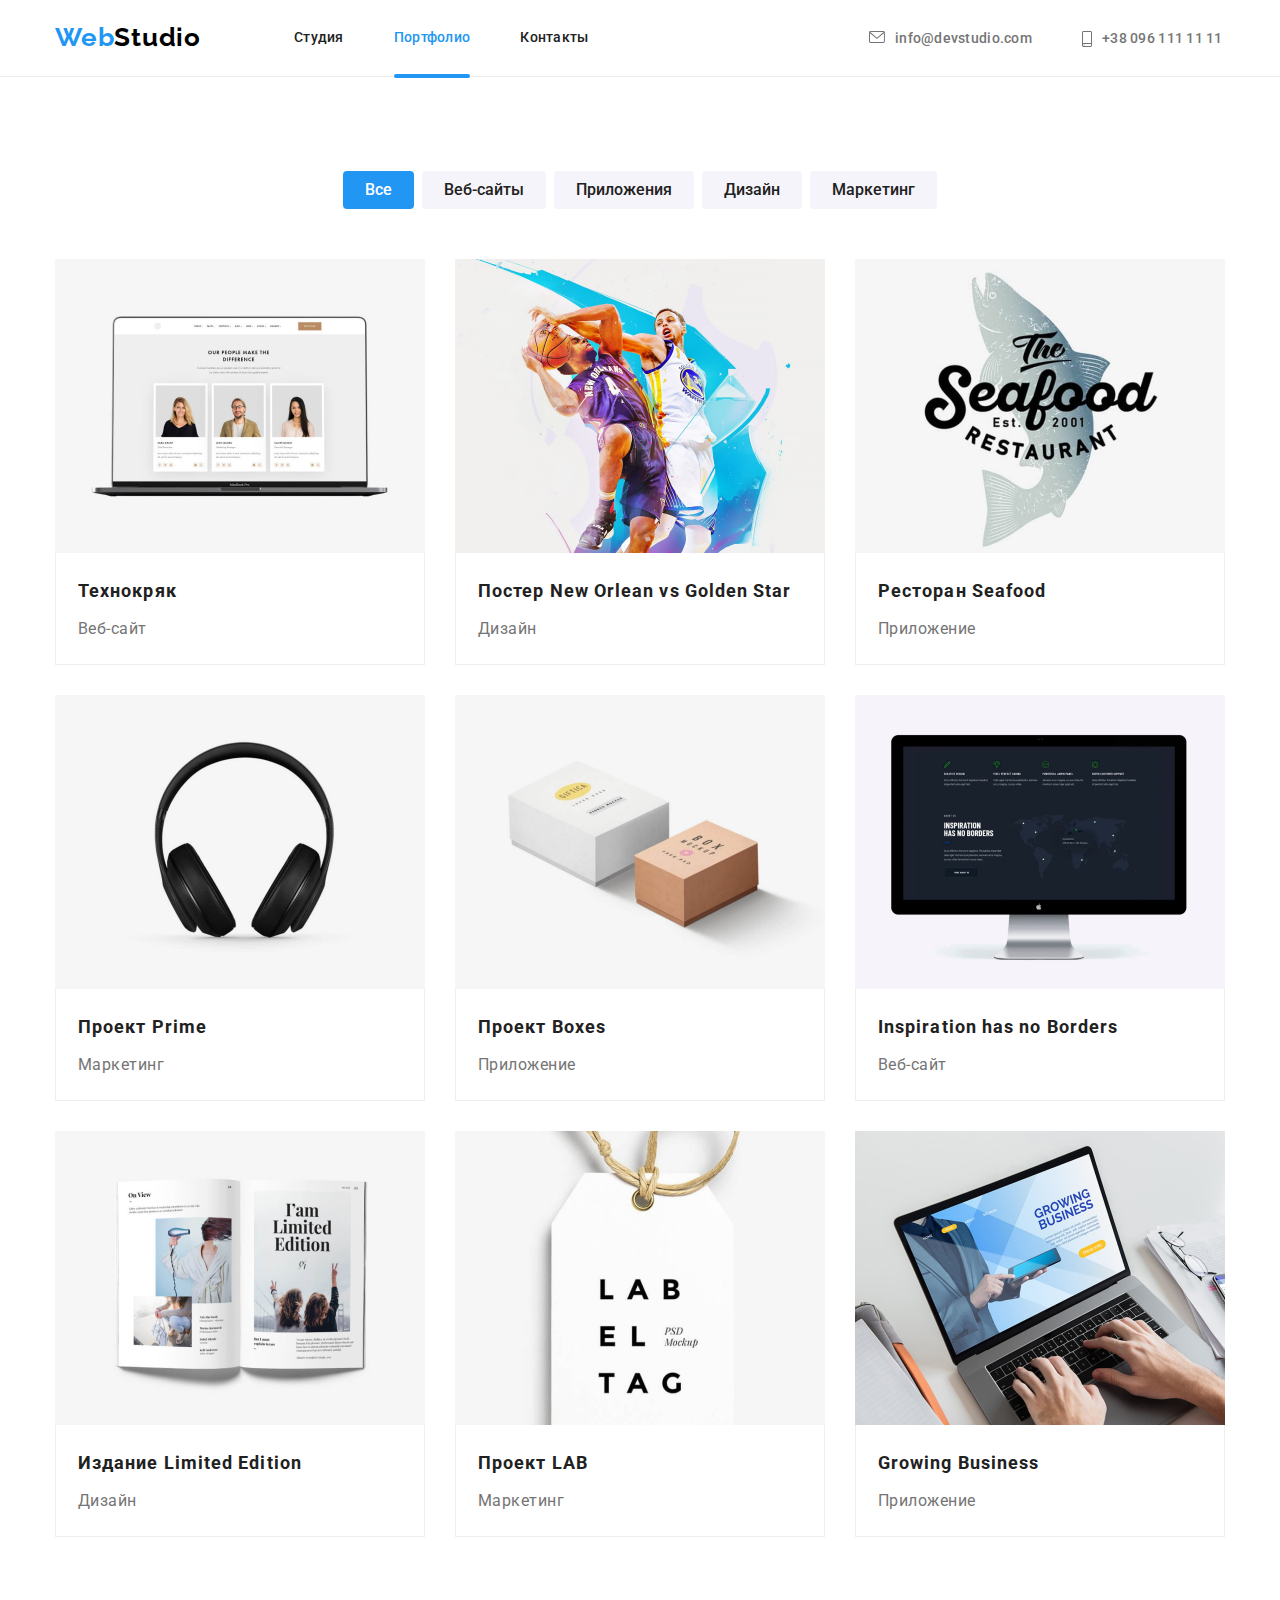
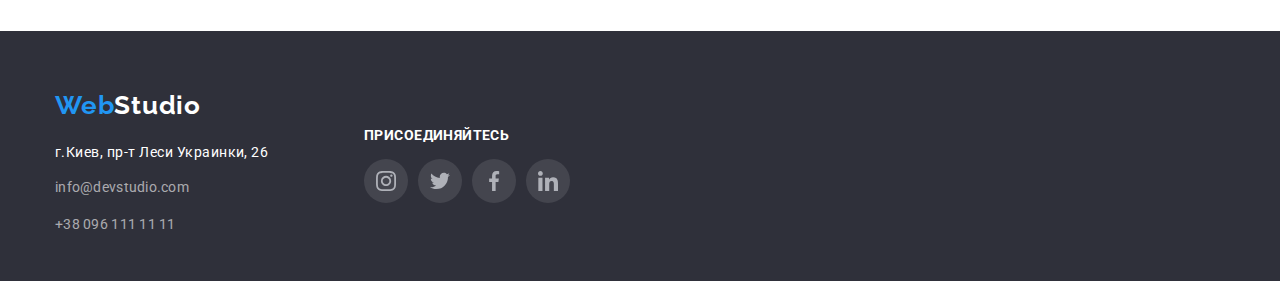
==== portfolio.html @ 5d5c261b "1" ====
<!DOCTYPE html>
<html lang="en">

<head>
    <meta charset="UTF-8">
    <meta http-equiv="X-UA-Compatible" content="IE=edge">
    <meta name="viewport" content="width=device-width, initial-scale=1.0">
    <title>Web Studio-portfolio</title>
    <link rel="preconnect" href="https://fonts.googleapis.com">
    <link rel="preconnect" href="https://fonts.gstatic.com" crossorigin>
    <link rel="stylesheet"
        href="https://cdnjs.cloudflare.com/ajax/libs/modern-normalize/1.0.0/modern-normalize.min.css" />
    <link
        href="https://fonts.googleapis.com/css2?family=Raleway:wght@700&family=Roboto:wght@400;500;700;900&display=swap"
        rel="stylesheet">
    <link rel="stylesheet" href="./css/styles.css" />
</head>

<body>
    <header class="header-block ">
        <div class="container">
            <div class="flex-container">
                <!-- Навігація на інші сторінки -->
                <nav class="h-nav">
                    <a href="./index.html" class="logo">
                        <span class="logo-blue">Web</span>Studio
                    </a>
                    <ul class="site-nav list">
                        <li class="item"><a href="./index.html" class="nav-link ">Студия</a></li>
                        <li class="item"><a href="./portfolio.html" class="nav-link current">Портфолио</a></li>
                        <li class="item"><a href="" class="nav-link">Контакты</a></li>
                    </ul>
                </nav>
                <ul class="contact-list list">
                    <li class="item"><a class="contact-link" href="mailto:info@devstudio.com">
                            <div class="moilto">
                                <svg class=" icon">
                                    <use href="./images/icon.svg#icon-envelope"></use>
                                </svg>info@devstudio.com
                            </div>
                        </a>
                    </li>
                    <li class="item">
                        <a class="contact-link" href="tel:+380961111111">
                            <div class="moilto">
                                <svg class=" icon-s">
                                    <use href="./images/icon.svg#icon-smartphone"></use>
                                </svg>
                                +38 096 111 11 11
                            </div>
                        </a>
                    </li>
                </ul>
            </div>
        </div>
    </header>
    <main>
        <section class="section">
            <!-- Схований заголовок -->
            <h1 class="visually-hidden">Портфолио</h1>

            <div class="container ">
                <ul class="buttons list ">
                    <li class="item"> <button type="button" class="button-portfolio current-btn">Все</button></li>
                    <li class="item"> <button type="button" class="button-portfolio">Веб-сайты</button> </li>
                    <li class="item"> <button type="button" class="button-portfolio">Приложения</button> </li>
                    <li class="item"> <button type="button" class="button-portfolio">Дизайн</button> </li>
                    <li class="item"> <button type="button" class="button-portfolio">Маркетинг</button> </li>
                </ul>

                <ul class="examples list ">
                    <li class="item-portfolio">
                        <a href="#" class="item-lin-portfolio">

                            <div class="portfolio-hiden-discription-parent">
                                <img width="370" height="294" src="./images/laptop.jpg"
                                    alt="Ноутбук на якому зображено приклад сайту " class="examples-img">
                                <div class="portfolio-hiden-discription-child">
                                    <p>Ресурс предлагает комплексные предложения с разным уровнем функционала и
                                        сервисов.
                                        Все это позволит посетителю получить
                                        исчерпывающие сведения о компании или частном лице.
                                    </p>
                                </div>
                            </div>
                            <div class="border-botom">
                                <h2 class="examples-title">Технокряк</h2>
                                <p class="examples-text">Веб-сайт</p>
                            </div>
                        </a>
                    </li>

                    <li class="item-portfolio">
                        <a href="#" class="item-lin-portfolio">

                            <div class="portfolio-hiden-discription-parent">
                                <img width="370" height="294" src="./images/basketbol.jpg"
                                    alt="плакат з баскетболістами" class="examples-img">
                                <div class="portfolio-hiden-discription-child">

                                    <p>Lorem ipsum dolor sit amet consectetur adipisicing elit. Veniam, omnis beatae
                                        velit
                                        necessitatibus perferendis nobis modi illo eaque deleniti quae numquam ut
                                        temporibus!
                                    </p>
                                </div>
                            </div>
                            <div class="border-botom">
                                <h2 class="examples-title">Постер <span lang="en">New Orlean vs Golden Star</span></h2>
                                <p class="examples-text">Дизайн</p>
                            </div>
                        </a>
                    </li>
                    <li class="item-portfolio">
                        <a href="#" class="item-lin-portfolio">

                            <div class="portfolio-hiden-discription-parent">
                                <img width="370" height="294" src="./images/fish.jpg"
                                    alt="Логотип ресторану'The Seafood'" class="examples-img">
                                <div class="portfolio-hiden-discription-child">
                                    <p>Lorem ipsum dolor sit amet consectetur adipisicing elit. Veniam, omnis beatae
                                        velit
                                        necessitatibus perferendis nobis modi illo eaque deleniti quae numquam ut
                                        temporibus!
                                    </p>
                                </div>
                            </div>
                            <div class="border-botom">
                                <h2 class="examples-title">Ресторан <span lang="en">Seafood</span></h2>
                                <p class="examples-text">Приложение</p>
                            </div>
                        </a>
                    </li>
                    <li class="item-portfolio">
                        <a href="#" class="item-lin-portfolio">

                            <div class="portfolio-hiden-discription-parent">
                                <img width="370" height="294" src="./images/headphones.jpg" alt="Накладні навушники"
                                    class="examples-img">
                                <div class="portfolio-hiden-discription-child">
                                    <p>Lorem ipsum dolor sit amet consectetur adipisicing elit. Veniam, omnis beatae
                                        velit
                                        necessitatibus perferendis nobis modi illo eaque deleniti quae numquam ut
                                        temporibus!
                                    </p>
                                </div>
                            </div>
                            <div class="border-botom">
                                <h2 class="examples-title">Проект <span lang="en">Prime</span></h2>
                                <p class="examples-text">Маркетинг</p>
                            </div>
                        </a>
                    </li>
                    <li class="item-portfolio">
                        <a href="#" class="item-lin-portfolio">

                            <div class="portfolio-hiden-discription-parent">
                                <img width="370" height="294" src="./images/2-box.jpg" alt="Зображено 2 коробки "
                                    class="examples-img">
                                <div class="portfolio-hiden-discription-child">
                                    <p>Lorem ipsum dolor sit amet consectetur adipisicing elit. Veniam, omnis beatae
                                        velit
                                        necessitatibus perferendis nobis modi illo eaque deleniti quae numquam ut
                                        temporibus!
                                    </p>
                                </div>
                            </div>
                            <div class="border-botom">
                                <h2 class="examples-title">Проект <span lang="en">Boxes</span></h2>
                                <p class="examples-text">Приложение</p>
                            </div>
                        </a>
                    </li>
                    <li class="item-portfolio">
                        <a href="#" class="item-lin-portfolio">

                            <div class="portfolio-hiden-discription-parent">
                                <img width="370" height="294" src="./images/monitor.jpg"
                                    alt="Монітор з зображеним прикладом сайту" class="examples-img">
                                <div class="portfolio-hiden-discription-child">
                                    <p>Lorem ipsum dolor sit amet consectetur adipisicing elit. Veniam, omnis beatae
                                        velit
                                        necessitatibus perferendis nobis modi illo eaque deleniti quae numquam ut
                                        temporibus!
                                    </p>
                                </div>
                            </div>
                            <div class="border-botom">
                                <h2 class="examples-title" lang="en">Inspiration has no Borders</h2>
                                <p class="examples-text">Веб-сайт</p>
                            </div>
                        </a>
                    </li>
                    <li class="item-portfolio">
                        <a href="#" class="item-lin-portfolio">

                            <div class="portfolio-hiden-discription-parent">
                                <img width="370" height="294" src="./images/magazine.jpg" alt="відкритий журнал"
                                    class="examples-img">
                                <div class="portfolio-hiden-discription-child">
                                    <p>Lorem ipsum dolor sit amet consectetur adipisicing elit. Veniam, omnis beatae
                                        velit
                                        necessitatibus perferendis nobis modi illo eaque deleniti quae numquam ut
                                        temporibus!
                                    </p>
                                </div>
                            </div>
                            <div class="border-botom">
                                <h2 class="examples-title">Издание <span lang="en">Limited Edition</span></h2>
                                <p class="examples-text">Дизайн</p>
                            </div>
                        </a>
                    </li>
                    <li class="item-portfolio">
                        <a href="#" class="item-lin-portfolio">

                            <div class="portfolio-hiden-discription-parent">
                                <img width="370" height="294" src="./images/leable.jpg" alt="Бірка для одягу"
                                    class="examples-img">
                                <div class="portfolio-hiden-discription-child">
                                    <p>Lorem ipsum dolor sit amet consectetur adipisicing elit. Veniam, omnis beatae
                                        velit
                                        necessitatibus perferendis nobis modi illo eaque deleniti quae numquam ut
                                        temporibus!
                                    </p>
                                </div>
                            </div>
                            <div class="border-botom">
                                <h2 class="examples-title">Проект <span lang="en">LAB</span></h2>
                                <p class="examples-text">Маркетинг</p>
                            </div>
                        </a>
                    </li>
                    <li class="item-portfolio">
                        <a href="#" class="item-lin-portfolio">

                            <div class="portfolio-hiden-discription-parent">
                                <img width="370" height="294" src="./images/laptop-hands.jpg"
                                    alt="Ноутбук , хтось друкує" class="examples-img">
                                <div class="portfolio-hiden-discription-child">
                                    <p>Lorem ipsum dolor sit amet consectetur adipisicing elit. Veniam, omnis beatae
                                        velit
                                        necessitatibus perferendis nobis modi illo eaque deleniti quae numquam ut
                                        temporibus!
                                    </p>
                                </div>
                            </div>
                            <div class="border-botom">
                                <h2 class="examples-title" lang="en">Growing Business</h2>
                                <p class="examples-text">Приложение</p>
                            </div>
                        </a>
                    </li>
                </ul>
            </div>
        </section>
    </main>
    <footer>
        <div class=" container ">
            <div class="footer-adress">
                <a href="./index.html" class="logo">
                    <span class="logo-blue">Web</span>Studio
                </a>
                <address>
                    <ul class="list">
                        <li class="footer-item"><a target="_blank" class="address-ofice" rel="noreferrer noopener"
                                href=" https://goo.gl/maps/ZoGBy2pLPGvZENqX7">
                                г.Киев, пр-т Леси
                                Украинки, 26</a></li>
                        <li class="footer-item"><a class="contact-link"
                                href="mailto:info@devstudio.com">info@devstudio.com</a>
                        </li>
                        <li class="footer-item"><a class="contact-link" href="tel:+380961111111">+38
                                096 111 11 11</a></li>
                    </ul>

                </address>
            </div>
            <div class="footer-media">
                <h2>присоединяйтесь</h2>
                <ul class="employee-list-media">
                    <li class="item-media">
                        <a class="link-media" href="">
                            <svg class="media-svg">
                                <use href="./images/icon.svg#insta"></use>
                            </svg>
                        </a>
                    </li>
                    <li class="item-media">
                        <a class="link-media" href="">
                            <svg class="media-svg">
                                <use href="./images/icon.svg#twiter"></use>
                            </svg>
                        </a>
                    </li>
                    <li class="item-media">
                        <a class="link-media" href="">
                            <svg class="media-svg">
                                <use href="./images/icon.svg#facebok"></use>
                            </svg>
                        </a>
                    </li>
                    <li class="item-media">
                        <a class="link-media" href="">
                            <svg class="media-svg">
                                <use href="./images/icon.svg#linkendin"></use>
                            </svg>
                        </a>
                    </li>
                </ul>
            </div>
        </div>
    </footer>
    <script src="./js/modal.js"></script>
</body>


</html>
---- css/styles.css ----
/* MAIN global properties */
:root {
    --primary-text-color: #757575;
    --accent-color: #2196F3;
    --title-text-color: #212121;
    --primary-bacground-color: #ffffff;
}

body {
    margin: 0;

    font-family: 'Roboto', sans-serif;
    color: var(--title-text-color);
    font-size: 16px;
    letter-spacing: 0.03em;
    background-color: var(--primary-bacground-color);
}

.visually-hidden {
    position: absolute;
    width: 1px;
    height: 1px;
    margin: -1px;
    border: 0;
    padding: 0;
    white-space: nowrap;
    clip-path: inset(100%);
    clip: rect(0 0 0 0);
    overflow: hidden;
}

h1, h2, h3, p, ul {
    margin-top: 0;
    margin-bottom: 0;
    padding-inline-start: 0;
}

a {
    font-style: normal;
    text-decoration-line: none;
}

.list {
    list-style: none;
}

button {
    text-decoration: none;
    font-family: inherit;
    border: none;
    cursor: pointer;
}

.container {
    max-width: 1200px;
    padding-left: 15px;
    padding-right: 15px;
    margin-left: auto;
    margin-right: auto;
}

.section {
    padding-top: 94px;
    padding-bottom: 94px;


}

img {
    display: block;
}

/* HEADER */
.h-nav {
    display: flex;
    align-items: center;
    flex-wrap: wrap;
}

.header-block {
    border-bottom: 1px solid #ECECEC;

}

.flex-container {
    display: flex;
    align-items: center;
    flex-wrap: wrap;


}

.site-nav {

    display: flex;
    padding: 0;
    margin-block-start: 0;
    margin-block-end: 0;

}

.site-nav .item:not(:last-child),
.contact-list .item:not(:last-child) {
    margin-right: 50px;
}

.contact-list {

    margin-left: auto;
    display: flex;
    height: 17px;

}



.logo {
    text-decoration: none;
    font-family: 'Raleway', sans-serif;
    font-weight: 700;
    font-size: 26px;
    line-height: 1, 19;
    letter-spacing: 0.03em;
    color: #000000;

    margin-right: 93px;
}

.nav-link {
    color: var(--title-text-color);
    padding-top: 30px;
    padding-bottom: 30px;
    display: block;
    transition: color 250ms cubic-bezier(0.4, 0, 0.2, 1);
}

.nav-link:hover,
.nav-link:focus,
.logo-blue, .current {
    color: var(--accent-color);
}

.current {
    position: relative;
}

.current::after {
    position: absolute;
    transform: translateY(44px);

    content: "";

    width: 100%;
    height: 4px;
    border-radius: 2px;
    background-color: var(--accent-color);
    /* bottom: -1%; */
    left: 0;


}

.nav-link,
.contact-link {
    font-size: 14px;
    line-height: 1.14;
    font-weight: 500;
    letter-spacing: 0.02em;
}

.contact-link {
    color: var(--primary-text-color);
    display: flex;

    min-width: 143px;
    padding-top: 2px;
    padding-bottom: 2px;
    transition: color 250ms cubic-bezier(0.4, 0, 0.2, 1);
}

.moilto {
    display: flex;
    gap: 10px;
}


.contact-link:hover,
.contact-link:focus {
    color: var(--accent-color);
}

.icon {
    display: inline-block;
    height: 12px;
    width: 16px;
    fill: currentColor;
}

.icon-s {
    display: inline-block;
    height: 16px;
    width: 10px;
    fill: currentColor;
}


/* hero */
.hero {
    background-color: #2F303A;

    padding-bottom: 200px;
    padding-top: 200px;

    max-width: 1920px;
    margin-left: auto;
    margin-right: auto;
}

.hero {
    background-image: linear-gradient(to right, rgba(46, 48, 58, 0.41), rgba(47, 47, 58, 0.4)), url("../images/bacground-hero.jpg");
    background-size: cover;

}


.hero-title {
    color: #F5F4FA;
    font-weight: 900;
    font-size: 44px;
    line-height: 1.36;
    text-align: center;
    letter-spacing: 0.06em;
    text-transform: uppercase;

    margin-bottom: 30px;
    max-width: 700px;

    margin-left: auto;
    margin-right: auto;

}

.button-hero {
    background-color: var(--accent-color);
    color: #F5F4FA;

    display: block;
    min-width: 200px;
    height: 50px;
    border-radius: 4px;
    margin-right: auto;
    margin-left: auto;
    transition: background-color 250ms cubic-bezier(0.4, 0, 0.2, 1);
}

.button-hero:hover,
.button-hero:focus {
    background-color: #188CE8;

}

.backdrop {
    position: fixed;
    z-index: 100;

    width: 100%;
    height: 100%;
    background-color: rgba(0, 0, 0, 0.2);

    transition: opacity 250ms cubic-bezier(0.4, 0, 0.2, 1), visibility 250ms cubic-bezier(0.4, 0, 0.2, 1);
}

.backdrop.is-hidden {
    visibility: hidden;
    opacity: 0;
    pointer-events: none;

}

.modal {
    position: absolute;
    top: 50%;
    left: 50%;



    transform: translate(-50%, -50%);

    width: 528px;
    height: 581px;
    background-color: #ffffff;
    box-shadow: 0px 1px 3px rgba(0, 0, 0, 0.12), 0px 1px 1px rgba(0, 0, 0, 0.14), 0px 2px 1px rgba(0, 0, 0, 0.2);
    border-radius: 4px;
}

.modal-close {
    position: absolute;
    right: 8px;
    top: 8px;

    width: 30px;
    height: 30px;
    background: #FFFFFF;
    border: 1px solid rgba(0, 0, 0, 0.1);
    border-radius: 50%;

    display: flex;
    justify-content: center;
    align-items: center;

    transition: fill 250ms cubic-bezier(0.4, 0, 0.2, 1), background-color 250ms cubic-bezier(0.4, 0, 0.2, 1);
}

.modal-close:hover, .modal-close:focus {
    background-color: rgb(255, 255, 255);
    fill: var(--accent-color);
}

.hrest {
    width: 11px;
    height: 11px;
}

/* Приимущества */
.benefits {
    padding-top: 94px;
}

.benefits .list {
    display: flex;
    flex-wrap: wrap;
    gap: 30px;

    justify-content: center;
}

.benefit-top-box {
    width: 270px;
    height: 120px;

    background: #F5F4FA;
    border-radius: 4px;
    margin-bottom: 30px;

    display: flex;
    align-items: center;
    justify-content: center;

}

.benefit-logo {
    width: 70px;
    height: 70px;

}

.benefits-title {
    font-size: 14px;
    line-height: 1.14;
    text-transform: uppercase;
    margin-bottom: 10px;

}

.item-benefit {
    min-height: 100px;
    max-width: 270px;
}



.benefits-text {
    font-size: 14px;
    line-height: 1.71;
    color: var(--primary-text-color);
    font-weight: 400;
    margin-block-end: 0;
    margin-block-start: 0;
}


.section-title {
    font-size: 36px;
    line-height: 1.17;
    text-align: center;
    margin-bottom: 50px;
}

/* works */


.works .list {
    display: flex;
    gap: 30px;
    flex-wrap: wrap;


    justify-content: center;
}

.works {
    padding-top: 0px;
}

.item-works {
    position: relative;


}

.item-works-label {
    position: absolute;
    display: flex;
    justify-content: center;
    align-items: center;

    width: 100%;
    height: 70px;
    background-color: rgba(47, 48, 58, 0.8);
    bottom: 0%;

    font-weight: 700;
    font-size: 14px;
    line-height: 1.14;
    color: #ffffff;
}

/* stuff */
.team {
    background-color: #F5F4FA;
}

.team .list {
    display: flex;
    flex-wrap: wrap;
    gap: 30px;
    padding-inline-start: 0;

    justify-content: center;
}

.item-stuff {
    background: #FFFFFF;
    box-shadow: 0px 1px 3px rgba(0, 0, 0, 0.12), 0px 1px 1px rgba(0, 0, 0, 0.14), 0px 2px 1px rgba(0, 0, 0, 0.2);
    border-radius: 0px 0px 4px 4px;

    padding-bottom: 32px;
}


.employee-name {
    font-weight: 500;
    font-size: 16px;
    line-height: 1.19;
    text-align: center;

    padding-top: 30px;
    margin-bottom: 10px;
}

.employee-position {
    color: var(--primary-text-color);
    line-height: 1.19;
    font-weight: 400;

    margin: 0;
    text-align: center;


}

.employee-list-media {
    justify-content: center;

    margin-top: 16px;

    display: flex;
    list-style: none;
    gap: 10px;

}

.item-media {}

.link-media {
    border-radius: 50%;

    display: flex;

    align-items: center;
    justify-content: center;
    width: 44px;
    height: 44px;
    transition: background-color 250ms cubic-bezier(0.4, 0, 0.2, 1);
}

.media-svg {
    fill: #AFB1B8;



    /* border-bottom-left-radius: 8%;
    border-bottom-right-radius: 8%;
    border-top-left-radius: 18%;
    border-top-right-radius: 27%; */

    width: 20px;
    height: 20px;

    transition: fill 185ms cubic-bezier(0.4, 0, 0.2, 1);
}


.link-media:hover .media-svg,
.link-media:focus .media-svg {
    fill: white;

}

.link-media:hover, .link-media:focus {
    background-color: var(--accent-color);
}

/* Clients */


.clients-list {
    display: flex;
    list-style: none;
    flex-wrap: wrap;
    gap: 30px;
    justify-content: center;

}

.clients-item {}

.clients-link {
    display: inline-flex;
    justify-content: center;
    align-items: center;


    width: 170px;
    height: 92px;
    border: 1px solid #AFB1B8;
    border-radius: 4px;
    fill: #AFB1B8;

    transition: fill 250ms cubic-bezier(0.4, 0, 0.2, 1) 20ms,
        border-color 250ms cubic-bezier(0.4, 0, 0.2, 1);

}

.clients-link:hover .clients-icon,
.clients-link:hover,
.clients-link:focus .clients-icon,
.clients-link:focus {
    border-color: var(--accent-color);
    fill: var(--accent-color);

}



/* portfolio */
.examples {}



.button-portfolio {
    background-color: #F5F4FA;
    color: var(--title-text-color);
    line-height: 1.62;
    font-weight: 500;

    padding: 6px 22px;
    border-radius: 4px;
    transition: background-color 250ms cubic-bezier(0.4, 0, 0.2, 1),
        color 250ms cubic-bezier(0.4, 0, 0.2, 1), box-shadow 250ms cubic-bezier(0.4, 0, 0.2, 1);



}

.current-btn {
    background-color: var(--accent-color);
    color: #ffffff;
}

.button-portfolio:hover,
.button-portfolio:focus {
    background-color: var(--accent-color);
    color: #ffffff;
    box-shadow: 0px 3px 1px rgba(0, 0, 0, 0.1),
        0px 1px 2px rgba(0, 0, 0, 0.08),
        0px 2px 2px rgba(0, 0, 0, 0.12);

}

.buttons {
    display: flex;
    flex-wrap: wrap;
    gap: 8px;
    justify-content: center;
}


.examples-img {
    max-width: 100%;
    height: auto;
}


.examples-title {
    font-size: 18px;
    line-height: 2;
    letter-spacing: 0.06em;

    color: #212121;
    margin-bottom: 5px;

}


.item-portfolio {
    width: 370px;

    background: #FFFFFF;

}

.portfolio-hiden-discription-parent {
    position: relative;
    overflow: hidden;
}

.portfolio-hiden-discription-child {
    position: absolute;
    top: 0;
    left: 0;
    width: 100%;
    height: 100%;
    background-color: rgba(33, 150, 243, 0.9);
    color: #FFFFFF;

    transform: translateY(101%);
    transition: transform 250ms cubic-bezier(0.4, 0, 0.2, 1);

    padding: 63px 24px;

}

.item-lin-portfolio:hover,
.item-lin-portfolio:focus {
    box-shadow: 0px 1px 1px rgba(0, 0, 0, 0.12),
        0px 4px 4px rgba(0, 0, 0, 0.06),
        1px 4px 6px rgba(0, 0, 0, 0.16);
}

.item-lin-portfolio {
    display: inline-block;
    width: 100%;
    height: 100%;

    transition: box-shadow 250ms cubic-bezier(0.4, 0, 0.2, 1)
}

.item-lin-portfolio:hover .portfolio-hiden-discription-child,
.item-lin-portfolio:focus .portfolio-hiden-discription-child {
    transform: translateY(0%);

}

.border-botom {
    border-bottom: 1px solid #EEEEEE;
    border-left: 1px solid #EEEEEE;
    border-right: 1px solid #EEEEEE;

    padding: 20px 22px;
}



.examples {
    display: flex;
    flex-wrap: wrap;
    gap: 30px;
    margin-top: 50px;

    justify-content: center;
}



.examples-text {
    color: var(--primary-text-color);
    line-height: 1.88;
    font-weight: 400;
}

/* futer */
footer {
    padding-top: 60px;
    padding-bottom: 60px;
    background-color: #2F303A;
    max-height: 250px;
}





.address-ofice,
footer .contact-link {
    font-size: 14px;
    line-height: 1.71;
    font-weight: 400;
}

footer .logo,
.address-ofice {
    color: #ffffff;
}

footer .logo {
    display: block;
    margin-bottom: 20px;
}

.list .footer-item:not(:last-child) {
    margin-bottom: 9px;
}

footer .contact-link {
    color: rgba(255, 255, 255, 0.6);
}

footer>.container {
    display: flex;

    align-items: center;
}

.footer-adress {
    margin-right: 70px;
}

.footer-media>h2 {
    font-weight: 700;
    font-size: 14px;
    line-height: 1.2;
    letter-spacing: 0.03em;
    text-transform: uppercase;
    color: #ffffff;
}

.footer-media .link-media {
    background-color: rgba(255, 255, 255, 0.1);
}

.footer-media .link-media:hover,
.footer-media .link-media:focus {
    background-color: var(--accent-color);
}
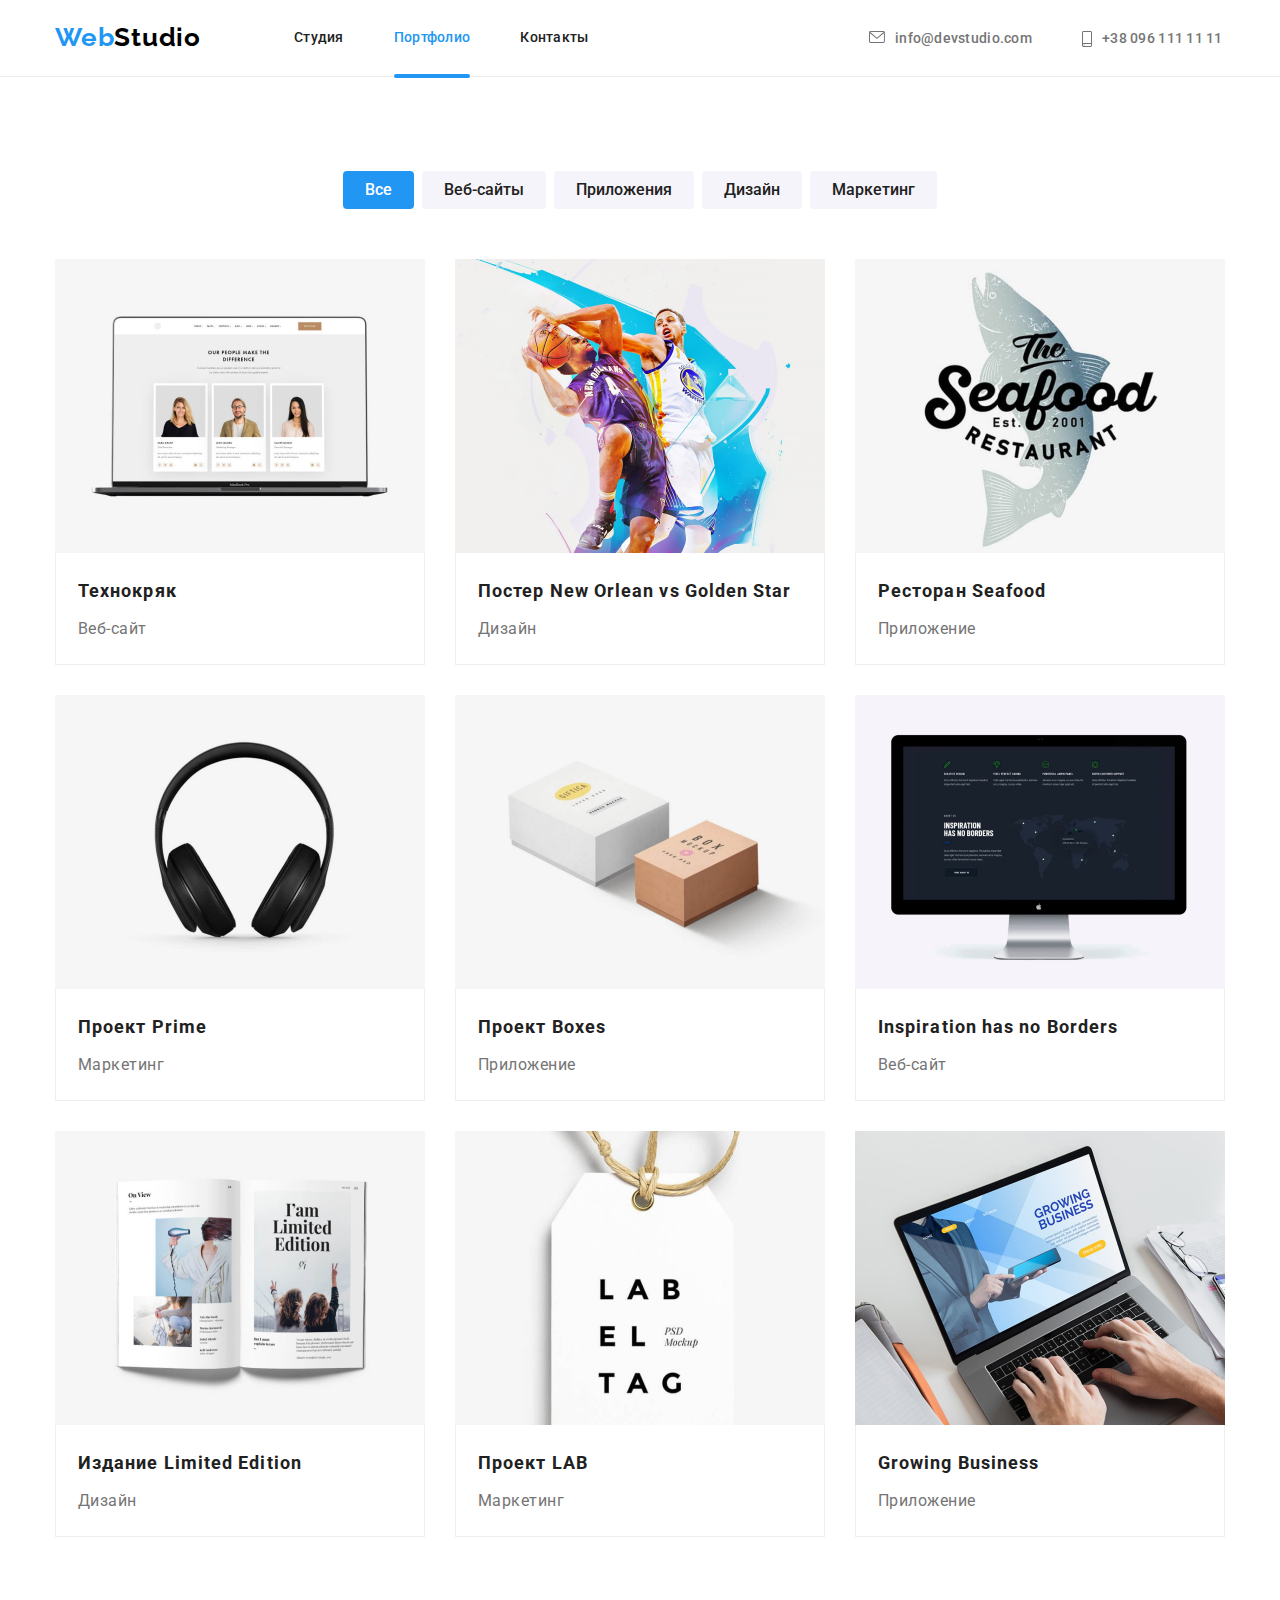
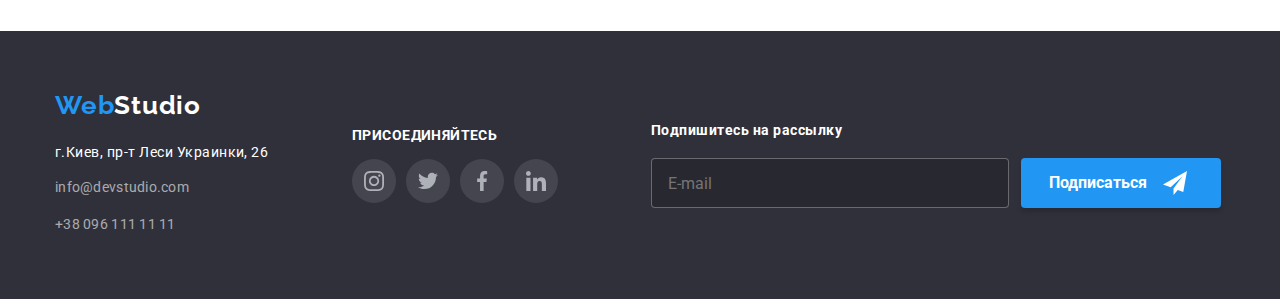
==== commit f830b6b5: "Compliet" ====
--- a/portfolio.html
+++ b/portfolio.html
@@ -2,316 +2,326 @@
 <html lang="en">
 
 <head>
-    <meta charset="UTF-8">
-    <meta http-equiv="X-UA-Compatible" content="IE=edge">
-    <meta name="viewport" content="width=device-width, initial-scale=1.0">
-    <title>Web Studio-portfolio</title>
-    <link rel="preconnect" href="https://fonts.googleapis.com">
-    <link rel="preconnect" href="https://fonts.gstatic.com" crossorigin>
-    <link rel="stylesheet"
-        href="https://cdnjs.cloudflare.com/ajax/libs/modern-normalize/1.0.0/modern-normalize.min.css" />
-    <link
-        href="https://fonts.googleapis.com/css2?family=Raleway:wght@700&family=Roboto:wght@400;500;700;900&display=swap"
-        rel="stylesheet">
-    <link rel="stylesheet" href="./css/styles.css" />
+		<meta charset="UTF-8">
+		<meta http-equiv="X-UA-Compatible" content="IE=edge">
+		<meta name="viewport" content="width=device-width, initial-scale=1.0">
+		<title>Web Studio-portfolio</title>
+		<link rel="preconnect" href="https://fonts.googleapis.com">
+		<link rel="preconnect" href="https://fonts.gstatic.com" crossorigin>
+		<link rel="stylesheet"
+				href="https://cdnjs.cloudflare.com/ajax/libs/modern-normalize/1.0.0/modern-normalize.min.css" />
+		<link
+				href="https://fonts.googleapis.com/css2?family=Raleway:wght@700&family=Roboto:wght@400;500;700;900&display=swap"
+				rel="stylesheet">
+		<link rel="stylesheet" href="./css/styles.css" />
 </head>
 
 <body>
-    <header class="header-block ">
-        <div class="container">
-            <div class="flex-container">
-                <!-- Навігація на інші сторінки -->
-                <nav class="h-nav">
-                    <a href="./index.html" class="logo">
-                        <span class="logo-blue">Web</span>Studio
-                    </a>
-                    <ul class="site-nav list">
-                        <li class="item"><a href="./index.html" class="nav-link ">Студия</a></li>
-                        <li class="item"><a href="./portfolio.html" class="nav-link current">Портфолио</a></li>
-                        <li class="item"><a href="" class="nav-link">Контакты</a></li>
-                    </ul>
-                </nav>
-                <ul class="contact-list list">
-                    <li class="item"><a class="contact-link" href="mailto:info@devstudio.com">
-                            <div class="moilto">
-                                <svg class=" icon">
-                                    <use href="./images/icon.svg#icon-envelope"></use>
-                                </svg>info@devstudio.com
-                            </div>
-                        </a>
-                    </li>
-                    <li class="item">
-                        <a class="contact-link" href="tel:+380961111111">
-                            <div class="moilto">
-                                <svg class=" icon-s">
-                                    <use href="./images/icon.svg#icon-smartphone"></use>
-                                </svg>
-                                +38 096 111 11 11
-                            </div>
-                        </a>
-                    </li>
-                </ul>
-            </div>
-        </div>
-    </header>
-    <main>
-        <section class="section">
-            <!-- Схований заголовок -->
-            <h1 class="visually-hidden">Портфолио</h1>
-
-            <div class="container ">
-                <ul class="buttons list ">
-                    <li class="item"> <button type="button" class="button-portfolio current-btn">Все</button></li>
-                    <li class="item"> <button type="button" class="button-portfolio">Веб-сайты</button> </li>
-                    <li class="item"> <button type="button" class="button-portfolio">Приложения</button> </li>
-                    <li class="item"> <button type="button" class="button-portfolio">Дизайн</button> </li>
-                    <li class="item"> <button type="button" class="button-portfolio">Маркетинг</button> </li>
-                </ul>
-
-                <ul class="examples list ">
-                    <li class="item-portfolio">
-                        <a href="#" class="item-lin-portfolio">
-
-                            <div class="portfolio-hiden-discription-parent">
-                                <img width="370" height="294" src="./images/laptop.jpg"
-                                    alt="Ноутбук на якому зображено приклад сайту " class="examples-img">
-                                <div class="portfolio-hiden-discription-child">
-                                    <p>Ресурс предлагает комплексные предложения с разным уровнем функционала и
-                                        сервисов.
-                                        Все это позволит посетителю получить
-                                        исчерпывающие сведения о компании или частном лице.
-                                    </p>
-                                </div>
-                            </div>
-                            <div class="border-botom">
-                                <h2 class="examples-title">Технокряк</h2>
-                                <p class="examples-text">Веб-сайт</p>
-                            </div>
-                        </a>
-                    </li>
-
-                    <li class="item-portfolio">
-                        <a href="#" class="item-lin-portfolio">
-
-                            <div class="portfolio-hiden-discription-parent">
-                                <img width="370" height="294" src="./images/basketbol.jpg"
-                                    alt="плакат з баскетболістами" class="examples-img">
-                                <div class="portfolio-hiden-discription-child">
-
-                                    <p>Lorem ipsum dolor sit amet consectetur adipisicing elit. Veniam, omnis beatae
-                                        velit
-                                        necessitatibus perferendis nobis modi illo eaque deleniti quae numquam ut
-                                        temporibus!
-                                    </p>
-                                </div>
-                            </div>
-                            <div class="border-botom">
-                                <h2 class="examples-title">Постер <span lang="en">New Orlean vs Golden Star</span></h2>
-                                <p class="examples-text">Дизайн</p>
-                            </div>
-                        </a>
-                    </li>
-                    <li class="item-portfolio">
-                        <a href="#" class="item-lin-portfolio">
-
-                            <div class="portfolio-hiden-discription-parent">
-                                <img width="370" height="294" src="./images/fish.jpg"
-                                    alt="Логотип ресторану'The Seafood'" class="examples-img">
-                                <div class="portfolio-hiden-discription-child">
-                                    <p>Lorem ipsum dolor sit amet consectetur adipisicing elit. Veniam, omnis beatae
-                                        velit
-                                        necessitatibus perferendis nobis modi illo eaque deleniti quae numquam ut
-                                        temporibus!
-                                    </p>
-                                </div>
-                            </div>
-                            <div class="border-botom">
-                                <h2 class="examples-title">Ресторан <span lang="en">Seafood</span></h2>
-                                <p class="examples-text">Приложение</p>
-                            </div>
-                        </a>
-                    </li>
-                    <li class="item-portfolio">
-                        <a href="#" class="item-lin-portfolio">
-
-                            <div class="portfolio-hiden-discription-parent">
-                                <img width="370" height="294" src="./images/headphones.jpg" alt="Накладні навушники"
-                                    class="examples-img">
-                                <div class="portfolio-hiden-discription-child">
-                                    <p>Lorem ipsum dolor sit amet consectetur adipisicing elit. Veniam, omnis beatae
-                                        velit
-                                        necessitatibus perferendis nobis modi illo eaque deleniti quae numquam ut
-                                        temporibus!
-                                    </p>
-                                </div>
-                            </div>
-                            <div class="border-botom">
-                                <h2 class="examples-title">Проект <span lang="en">Prime</span></h2>
-                                <p class="examples-text">Маркетинг</p>
-                            </div>
-                        </a>
-                    </li>
-                    <li class="item-portfolio">
-                        <a href="#" class="item-lin-portfolio">
-
-                            <div class="portfolio-hiden-discription-parent">
-                                <img width="370" height="294" src="./images/2-box.jpg" alt="Зображено 2 коробки "
-                                    class="examples-img">
-                                <div class="portfolio-hiden-discription-child">
-                                    <p>Lorem ipsum dolor sit amet consectetur adipisicing elit. Veniam, omnis beatae
-                                        velit
-                                        necessitatibus perferendis nobis modi illo eaque deleniti quae numquam ut
-                                        temporibus!
-                                    </p>
-                                </div>
-                            </div>
-                            <div class="border-botom">
-                                <h2 class="examples-title">Проект <span lang="en">Boxes</span></h2>
-                                <p class="examples-text">Приложение</p>
-                            </div>
-                        </a>
-                    </li>
-                    <li class="item-portfolio">
-                        <a href="#" class="item-lin-portfolio">
-
-                            <div class="portfolio-hiden-discription-parent">
-                                <img width="370" height="294" src="./images/monitor.jpg"
-                                    alt="Монітор з зображеним прикладом сайту" class="examples-img">
-                                <div class="portfolio-hiden-discription-child">
-                                    <p>Lorem ipsum dolor sit amet consectetur adipisicing elit. Veniam, omnis beatae
-                                        velit
-                                        necessitatibus perferendis nobis modi illo eaque deleniti quae numquam ut
-                                        temporibus!
-                                    </p>
-                                </div>
-                            </div>
-                            <div class="border-botom">
-                                <h2 class="examples-title" lang="en">Inspiration has no Borders</h2>
-                                <p class="examples-text">Веб-сайт</p>
-                            </div>
-                        </a>
-                    </li>
-                    <li class="item-portfolio">
-                        <a href="#" class="item-lin-portfolio">
-
-                            <div class="portfolio-hiden-discription-parent">
-                                <img width="370" height="294" src="./images/magazine.jpg" alt="відкритий журнал"
-                                    class="examples-img">
-                                <div class="portfolio-hiden-discription-child">
-                                    <p>Lorem ipsum dolor sit amet consectetur adipisicing elit. Veniam, omnis beatae
-                                        velit
-                                        necessitatibus perferendis nobis modi illo eaque deleniti quae numquam ut
-                                        temporibus!
-                                    </p>
-                                </div>
-                            </div>
-                            <div class="border-botom">
-                                <h2 class="examples-title">Издание <span lang="en">Limited Edition</span></h2>
-                                <p class="examples-text">Дизайн</p>
-                            </div>
-                        </a>
-                    </li>
-                    <li class="item-portfolio">
-                        <a href="#" class="item-lin-portfolio">
-
-                            <div class="portfolio-hiden-discription-parent">
-                                <img width="370" height="294" src="./images/leable.jpg" alt="Бірка для одягу"
-                                    class="examples-img">
-                                <div class="portfolio-hiden-discription-child">
-                                    <p>Lorem ipsum dolor sit amet consectetur adipisicing elit. Veniam, omnis beatae
-                                        velit
-                                        necessitatibus perferendis nobis modi illo eaque deleniti quae numquam ut
-                                        temporibus!
-                                    </p>
-                                </div>
-                            </div>
-                            <div class="border-botom">
-                                <h2 class="examples-title">Проект <span lang="en">LAB</span></h2>
-                                <p class="examples-text">Маркетинг</p>
-                            </div>
-                        </a>
-                    </li>
-                    <li class="item-portfolio">
-                        <a href="#" class="item-lin-portfolio">
-
-                            <div class="portfolio-hiden-discription-parent">
-                                <img width="370" height="294" src="./images/laptop-hands.jpg"
-                                    alt="Ноутбук , хтось друкує" class="examples-img">
-                                <div class="portfolio-hiden-discription-child">
-                                    <p>Lorem ipsum dolor sit amet consectetur adipisicing elit. Veniam, omnis beatae
-                                        velit
-                                        necessitatibus perferendis nobis modi illo eaque deleniti quae numquam ut
-                                        temporibus!
-                                    </p>
-                                </div>
-                            </div>
-                            <div class="border-botom">
-                                <h2 class="examples-title" lang="en">Growing Business</h2>
-                                <p class="examples-text">Приложение</p>
-                            </div>
-                        </a>
-                    </li>
-                </ul>
-            </div>
-        </section>
-    </main>
-    <footer>
-        <div class=" container ">
-            <div class="footer-adress">
-                <a href="./index.html" class="logo">
-                    <span class="logo-blue">Web</span>Studio
-                </a>
-                <address>
-                    <ul class="list">
-                        <li class="footer-item"><a target="_blank" class="address-ofice" rel="noreferrer noopener"
-                                href=" https://goo.gl/maps/ZoGBy2pLPGvZENqX7">
-                                г.Киев, пр-т Леси
-                                Украинки, 26</a></li>
-                        <li class="footer-item"><a class="contact-link"
-                                href="mailto:info@devstudio.com">info@devstudio.com</a>
-                        </li>
-                        <li class="footer-item"><a class="contact-link" href="tel:+380961111111">+38
-                                096 111 11 11</a></li>
-                    </ul>
-
-                </address>
-            </div>
-            <div class="footer-media">
-                <h2>присоединяйтесь</h2>
-                <ul class="employee-list-media">
-                    <li class="item-media">
-                        <a class="link-media" href="">
-                            <svg class="media-svg">
-                                <use href="./images/icon.svg#insta"></use>
-                            </svg>
-                        </a>
-                    </li>
-                    <li class="item-media">
-                        <a class="link-media" href="">
-                            <svg class="media-svg">
-                                <use href="./images/icon.svg#twiter"></use>
-                            </svg>
-                        </a>
-                    </li>
-                    <li class="item-media">
-                        <a class="link-media" href="">
-                            <svg class="media-svg">
-                                <use href="./images/icon.svg#facebok"></use>
-                            </svg>
-                        </a>
-                    </li>
-                    <li class="item-media">
-                        <a class="link-media" href="">
-                            <svg class="media-svg">
-                                <use href="./images/icon.svg#linkendin"></use>
-                            </svg>
-                        </a>
-                    </li>
-                </ul>
-            </div>
-        </div>
-    </footer>
-    <script src="./js/modal.js"></script>
+		<header class="header-block ">
+				<div class="container">
+						<div class="flex-container">
+								<!-- Навігація на інші сторінки -->
+								<nav class="h-nav">
+										<a href="./index.html" class="logo">
+												<span class="logo-blue">Web</span>Studio
+										</a>
+										<ul class="site-nav list">
+												<li class="item"><a href="./index.html" class="nav-link ">Студия</a></li>
+												<li class="item"><a href="./portfolio.html" class="nav-link current">Портфолио</a></li>
+												<li class="item"><a href="" class="nav-link">Контакты</a></li>
+										</ul>
+								</nav>
+								<ul class="contact-list list">
+										<li class="item"><a class="contact-link" href="mailto:info@devstudio.com">
+														<div class="moilto">
+																<svg class=" icon">
+																		<use href="./images/icon.svg#icon-envelope"></use>
+																</svg>info@devstudio.com
+														</div>
+												</a>
+										</li>
+										<li class="item">
+												<a class="contact-link" href="tel:+380961111111">
+														<div class="moilto">
+																<svg class=" icon-s">
+																		<use href="./images/icon.svg#icon-smartphone"></use>
+																</svg>
+																+38 096 111 11 11
+														</div>
+												</a>
+										</li>
+								</ul>
+						</div>
+				</div>
+		</header>
+		<main>
+				<section class="section">
+						<!-- Схований заголовок -->
+						<h1 class="visually-hidden">Портфолио</h1>
+
+						<div class="container ">
+								<ul class="buttons list ">
+										<li class="item"> <button type="button" class="button-portfolio current-btn">Все</button></li>
+										<li class="item"> <button type="button" class="button-portfolio">Веб-сайты</button> </li>
+										<li class="item"> <button type="button" class="button-portfolio">Приложения</button> </li>
+										<li class="item"> <button type="button" class="button-portfolio">Дизайн</button> </li>
+										<li class="item"> <button type="button" class="button-portfolio">Маркетинг</button> </li>
+								</ul>
+
+								<ul class="examples list ">
+										<li class="item-portfolio">
+												<a href="#" class="item-lin-portfolio">
+
+														<div class="portfolio-hiden-discription-parent">
+																<img width="370" height="294" src="./images/laptop.jpg"
+																		alt="Ноутбук на якому зображено приклад сайту " class="examples-img">
+																<div class="portfolio-hiden-discription-child">
+																		<p>Ресурс предлагает комплексные предложения с разным уровнем функционала и
+																				сервисов.
+																				Все это позволит посетителю получить
+																				исчерпывающие сведения о компании или частном лице.
+																		</p>
+																</div>
+														</div>
+														<div class="border-botom">
+																<h2 class="examples-title">Технокряк</h2>
+																<p class="examples-text">Веб-сайт</p>
+														</div>
+												</a>
+										</li>
+
+										<li class="item-portfolio">
+												<a href="#" class="item-lin-portfolio">
+
+														<div class="portfolio-hiden-discription-parent">
+																<img width="370" height="294" src="./images/basketbol.jpg"
+																		alt="плакат з баскетболістами" class="examples-img">
+																<div class="portfolio-hiden-discription-child">
+
+																		<p>Lorem ipsum dolor sit amet consectetur adipisicing elit. Veniam, omnis beatae
+																				velit
+																				necessitatibus perferendis nobis modi illo eaque deleniti quae numquam ut
+																				temporibus!
+																		</p>
+																</div>
+														</div>
+														<div class="border-botom">
+																<h2 class="examples-title">Постер <span lang="en">New Orlean vs Golden Star</span></h2>
+																<p class="examples-text">Дизайн</p>
+														</div>
+												</a>
+										</li>
+										<li class="item-portfolio">
+												<a href="#" class="item-lin-portfolio">
+
+														<div class="portfolio-hiden-discription-parent">
+																<img width="370" height="294" src="./images/fish.jpg"
+																		alt="Логотип ресторану'The Seafood'" class="examples-img">
+																<div class="portfolio-hiden-discription-child">
+																		<p>Lorem ipsum dolor sit amet consectetur adipisicing elit. Veniam, omnis beatae
+																				velit
+																				necessitatibus perferendis nobis modi illo eaque deleniti quae numquam ut
+																				temporibus!
+																		</p>
+																</div>
+														</div>
+														<div class="border-botom">
+																<h2 class="examples-title">Ресторан <span lang="en">Seafood</span></h2>
+																<p class="examples-text">Приложение</p>
+														</div>
+												</a>
+										</li>
+										<li class="item-portfolio">
+												<a href="#" class="item-lin-portfolio">
+
+														<div class="portfolio-hiden-discription-parent">
+																<img width="370" height="294" src="./images/headphones.jpg" alt="Накладні навушники"
+																		class="examples-img">
+																<div class="portfolio-hiden-discription-child">
+																		<p>Lorem ipsum dolor sit amet consectetur adipisicing elit. Veniam, omnis beatae
+																				velit
+																				necessitatibus perferendis nobis modi illo eaque deleniti quae numquam ut
+																				temporibus!
+																		</p>
+																</div>
+														</div>
+														<div class="border-botom">
+																<h2 class="examples-title">Проект <span lang="en">Prime</span></h2>
+																<p class="examples-text">Маркетинг</p>
+														</div>
+												</a>
+										</li>
+										<li class="item-portfolio">
+												<a href="#" class="item-lin-portfolio">
+
+														<div class="portfolio-hiden-discription-parent">
+																<img width="370" height="294" src="./images/2-box.jpg" alt="Зображено 2 коробки "
+																		class="examples-img">
+																<div class="portfolio-hiden-discription-child">
+																		<p>Lorem ipsum dolor sit amet consectetur adipisicing elit. Veniam, omnis beatae
+																				velit
+																				necessitatibus perferendis nobis modi illo eaque deleniti quae numquam ut
+																				temporibus!
+																		</p>
+																</div>
+														</div>
+														<div class="border-botom">
+																<h2 class="examples-title">Проект <span lang="en">Boxes</span></h2>
+																<p class="examples-text">Приложение</p>
+														</div>
+												</a>
+										</li>
+										<li class="item-portfolio">
+												<a href="#" class="item-lin-portfolio">
+
+														<div class="portfolio-hiden-discription-parent">
+																<img width="370" height="294" src="./images/monitor.jpg"
+																		alt="Монітор з зображеним прикладом сайту" class="examples-img">
+																<div class="portfolio-hiden-discription-child">
+																		<p>Lorem ipsum dolor sit amet consectetur adipisicing elit. Veniam, omnis beatae
+																				velit
+																				necessitatibus perferendis nobis modi illo eaque deleniti quae numquam ut
+																				temporibus!
+																		</p>
+																</div>
+														</div>
+														<div class="border-botom">
+																<h2 class="examples-title" lang="en">Inspiration has no Borders</h2>
+																<p class="examples-text">Веб-сайт</p>
+														</div>
+												</a>
+										</li>
+										<li class="item-portfolio">
+												<a href="#" class="item-lin-portfolio">
+
+														<div class="portfolio-hiden-discription-parent">
+																<img width="370" height="294" src="./images/magazine.jpg" alt="відкритий журнал"
+																		class="examples-img">
+																<div class="portfolio-hiden-discription-child">
+																		<p>Lorem ipsum dolor sit amet consectetur adipisicing elit. Veniam, omnis beatae
+																				velit
+																				necessitatibus perferendis nobis modi illo eaque deleniti quae numquam ut
+																				temporibus!
+																		</p>
+																</div>
+														</div>
+														<div class="border-botom">
+																<h2 class="examples-title">Издание <span lang="en">Limited Edition</span></h2>
+																<p class="examples-text">Дизайн</p>
+														</div>
+												</a>
+										</li>
+										<li class="item-portfolio">
+												<a href="#" class="item-lin-portfolio">
+
+														<div class="portfolio-hiden-discription-parent">
+																<img width="370" height="294" src="./images/leable.jpg" alt="Бірка для одягу"
+																		class="examples-img">
+																<div class="portfolio-hiden-discription-child">
+																		<p>Lorem ipsum dolor sit amet consectetur adipisicing elit. Veniam, omnis beatae
+																				velit
+																				necessitatibus perferendis nobis modi illo eaque deleniti quae numquam ut
+																				temporibus!
+																		</p>
+																</div>
+														</div>
+														<div class="border-botom">
+																<h2 class="examples-title">Проект <span lang="en">LAB</span></h2>
+																<p class="examples-text">Маркетинг</p>
+														</div>
+												</a>
+										</li>
+										<li class="item-portfolio">
+												<a href="#" class="item-lin-portfolio">
+
+														<div class="portfolio-hiden-discription-parent">
+																<img width="370" height="294" src="./images/laptop-hands.jpg"
+																		alt="Ноутбук , хтось друкує" class="examples-img">
+																<div class="portfolio-hiden-discription-child">
+																		<p>Lorem ipsum dolor sit amet consectetur adipisicing elit. Veniam, omnis beatae
+																				velit
+																				necessitatibus perferendis nobis modi illo eaque deleniti quae numquam ut
+																				temporibus!
+																		</p>
+																</div>
+														</div>
+														<div class="border-botom">
+																<h2 class="examples-title" lang="en">Growing Business</h2>
+																<p class="examples-text">Приложение</p>
+														</div>
+												</a>
+										</li>
+								</ul>
+						</div>
+				</section>
+		</main>
+		<footer>
+				<div class=" container ">
+						<div class="footer-adress">
+								<a href="./index.html" class="logo">
+										<span class="logo-blue">Web</span>Studio
+								</a>
+								<address>
+										<ul class="list">
+												<li class="footer-item"><a target="_blank" class="address-ofice" rel="noreferrer noopener"
+																href=" https://goo.gl/maps/ZoGBy2pLPGvZENqX7">
+																г.Киев, пр-т Леси
+																Украинки, 26</a></li>
+												<li class="footer-item"><a class="contact-link"
+																href="mailto:info@devstudio.com">info@devstudio.com</a>
+												</li>
+												<li class="footer-item"><a class="contact-link" href="tel:+380961111111">+38
+																096 111 11 11</a></li>
+										</ul>
+								</address>
+						</div>
+						<div class="footer-media">
+								<h2>присоединяйтесь</h2>
+								<ul class="employee-list-media">
+										<li class="item-media">
+												<a class="link-media" href="">
+														<svg class="media-svg">
+																<use href="./images/icon.svg#insta"></use>
+														</svg>
+												</a>
+										</li>
+										<li class="item-media">
+												<a class="link-media" href="">
+														<svg class="media-svg">
+																<use href="./images/icon.svg#twiter"></use>
+														</svg>
+												</a>
+										</li>
+										<li class="item-media">
+												<a class="link-media" href="">
+														<svg class="media-svg">
+																<use href="./images/icon.svg#facebok"></use>
+														</svg>
+												</a>
+										</li>
+										<li class="item-media">
+												<a class="link-media" href="">
+														<svg class="media-svg">
+																<use href="./images/icon.svg#linkendin"></use>
+														</svg>
+												</a>
+										</li>
+								</ul>
+						</div>
+						<div class="box-footer-form">
+								<label class="label-footer-form" for="mail">Подпишитесь на рассылку</label>
+								<form class="footer-form">
+										<input type="email" nam="mail" id="mail" class="input-footer-form" placeholder="E-mail">
+										<button type="submit" class="btn-footer-form">Подписаться
+												<svg widht="24" height="24" class="icon-footer-form">
+														<use href="./images/icon.svg#send-white"></use>
+												</svg>
+										</button>
+								</form>
+						</div>
+				</div>
+		</footer>
+		<script src="./js/modal.js"></script>
 </body>
 
 
--- a/css/styles.css
+++ b/css/styles.css
@@ -1,554 +1,714 @@
 /* MAIN global properties */
 :root {
-    --primary-text-color: #757575;
-    --accent-color: #2196F3;
-    --title-text-color: #212121;
-    --primary-bacground-color: #ffffff;
+	--primary-text-color: #757575;
+	--accent-color: #2196F3;
+	--title-text-color: #212121;
+	--primary-bacground-color: #ffffff;
 }
 
 body {
-    margin: 0;
-
-    font-family: 'Roboto', sans-serif;
-    color: var(--title-text-color);
-    font-size: 16px;
-    letter-spacing: 0.03em;
-    background-color: var(--primary-bacground-color);
+	margin: 0;
+
+	font-family: 'Roboto', sans-serif;
+	color: var(--title-text-color);
+	font-size: 16px;
+	letter-spacing: 0.03em;
+	background-color: var(--primary-bacground-color);
 }
 
 .visually-hidden {
-    position: absolute;
-    width: 1px;
-    height: 1px;
-    margin: -1px;
-    border: 0;
-    padding: 0;
-    white-space: nowrap;
-    clip-path: inset(100%);
-    clip: rect(0 0 0 0);
-    overflow: hidden;
+	position: absolute;
+	width: 1px;
+	height: 1px;
+	margin: -1px;
+	border: 0;
+	padding: 0;
+	white-space: nowrap;
+	clip-path: inset(100%);
+	clip: rect(0 0 0 0);
+	overflow: hidden;
 }
 
 h1, h2, h3, p, ul {
-    margin-top: 0;
-    margin-bottom: 0;
-    padding-inline-start: 0;
+	margin-top: 0;
+	margin-bottom: 0;
+	padding-inline-start: 0;
 }
 
 a {
-    font-style: normal;
-    text-decoration-line: none;
+	font-style: normal;
+	text-decoration-line: none;
 }
 
 .list {
-    list-style: none;
+	list-style: none;
 }
 
 button {
-    text-decoration: none;
-    font-family: inherit;
-    border: none;
-    cursor: pointer;
+	text-decoration: none;
+	font-family: inherit;
+	border: none;
+	cursor: pointer;
 }
 
 .container {
-    max-width: 1200px;
-    padding-left: 15px;
-    padding-right: 15px;
-    margin-left: auto;
-    margin-right: auto;
+	max-width: 1200px;
+	padding-left: 15px;
+	padding-right: 15px;
+	margin-left: auto;
+	margin-right: auto;
 }
 
 .section {
-    padding-top: 94px;
-    padding-bottom: 94px;
+	padding-top: 94px;
+	padding-bottom: 94px;
 
 
 }
 
 img {
-    display: block;
+	display: block;
 }
 
 /* HEADER */
 .h-nav {
-    display: flex;
-    align-items: center;
-    flex-wrap: wrap;
+	display: flex;
+	align-items: center;
+	flex-wrap: wrap;
 }
 
 .header-block {
-    border-bottom: 1px solid #ECECEC;
+	border-bottom: 1px solid #ECECEC;
 
 }
 
 .flex-container {
-    display: flex;
-    align-items: center;
-    flex-wrap: wrap;
+	display: flex;
+	align-items: center;
+	flex-wrap: wrap;
 
 
 }
 
 .site-nav {
 
-    display: flex;
-    padding: 0;
-    margin-block-start: 0;
-    margin-block-end: 0;
-
+	display: flex;
+	padding: 0;
+	margin-block-start: 0;
+	margin-block-end: 0;
+
+	margin-left: 93px;
 }
 
 .site-nav .item:not(:last-child),
 .contact-list .item:not(:last-child) {
-    margin-right: 50px;
+	margin-right: 50px;
 }
 
 .contact-list {
 
-    margin-left: auto;
-    display: flex;
-    height: 17px;
+	margin-left: auto;
+	display: flex;
+	height: 17px;
 
 }
 
 
 
 .logo {
-    text-decoration: none;
-    font-family: 'Raleway', sans-serif;
-    font-weight: 700;
-    font-size: 26px;
-    line-height: 1, 19;
-    letter-spacing: 0.03em;
-    color: #000000;
-
-    margin-right: 93px;
-}
+	text-decoration: none;
+	font-family: 'Raleway', sans-serif;
+	font-weight: 700;
+	font-size: 26px;
+	line-height: 1, 19;
+	letter-spacing: 0.03em;
+	color: #000000;
+}
+
 
 .nav-link {
-    color: var(--title-text-color);
-    padding-top: 30px;
-    padding-bottom: 30px;
-    display: block;
-    transition: color 250ms cubic-bezier(0.4, 0, 0.2, 1);
+	color: var(--title-text-color);
+	padding-top: 30px;
+	padding-bottom: 30px;
+	display: block;
+	transition: color 250ms cubic-bezier(0.4, 0, 0.2, 1);
 }
 
 .nav-link:hover,
 .nav-link:focus,
 .logo-blue, .current {
-    color: var(--accent-color);
+	color: var(--accent-color);
 }
 
 .current {
-    position: relative;
+	position: relative;
 }
 
 .current::after {
-    position: absolute;
-    transform: translateY(44px);
-
-    content: "";
-
-    width: 100%;
-    height: 4px;
-    border-radius: 2px;
-    background-color: var(--accent-color);
-    /* bottom: -1%; */
-    left: 0;
+	position: absolute;
+	transform: translateY(44px);
+
+	content: "";
+
+	width: 100%;
+	height: 4px;
+	border-radius: 2px;
+	background-color: var(--accent-color);
+	
+	left: 0;
 
 
 }
 
 .nav-link,
 .contact-link {
-    font-size: 14px;
-    line-height: 1.14;
-    font-weight: 500;
-    letter-spacing: 0.02em;
+	font-size: 14px;
+	line-height: 1.14;
+	font-weight: 500;
+	letter-spacing: 0.02em;
 }
 
 .contact-link {
-    color: var(--primary-text-color);
-    display: flex;
-
-    min-width: 143px;
-    padding-top: 2px;
-    padding-bottom: 2px;
-    transition: color 250ms cubic-bezier(0.4, 0, 0.2, 1);
+	color: var(--primary-text-color);
+	display: flex;
+
+	min-width: 143px;
+	padding-top: 2px;
+	padding-bottom: 2px;
+	transition: color 250ms cubic-bezier(0.4, 0, 0.2, 1);
 }
 
 .moilto {
-    display: flex;
-    gap: 10px;
+	display: flex;
+	gap: 10px;
 }
 
 
 .contact-link:hover,
 .contact-link:focus {
-    color: var(--accent-color);
+	color: var(--accent-color);
 }
 
 .icon {
-    display: inline-block;
-    height: 12px;
-    width: 16px;
-    fill: currentColor;
+	display: inline-block;
+	height: 12px;
+	width: 16px;
+	fill: currentColor;
 }
 
 .icon-s {
-    display: inline-block;
-    height: 16px;
-    width: 10px;
-    fill: currentColor;
+	display: inline-block;
+	height: 16px;
+	width: 10px;
+	fill: currentColor;
 }
 
 
 /* hero */
 .hero {
-    background-color: #2F303A;
-
-    padding-bottom: 200px;
-    padding-top: 200px;
-
-    max-width: 1920px;
-    margin-left: auto;
-    margin-right: auto;
+	background-color: #2F303A;
+
+	padding-bottom: 200px;
+	padding-top: 200px;
+
+	max-width: 1920px;
+	margin-left: auto;
+	margin-right: auto;
 }
 
 .hero {
-    background-image: linear-gradient(to right, rgba(46, 48, 58, 0.41), rgba(47, 47, 58, 0.4)), url("../images/bacground-hero.jpg");
-    background-size: cover;
+	background-image: linear-gradient(to right, rgba(46, 48, 58, 0.41), rgba(47, 47, 58, 0.4)), url("../images/bacground-hero.jpg");
+	background-size: cover;
 
 }
 
 
 .hero-title {
-    color: #F5F4FA;
-    font-weight: 900;
-    font-size: 44px;
-    line-height: 1.36;
-    text-align: center;
-    letter-spacing: 0.06em;
-    text-transform: uppercase;
-
-    margin-bottom: 30px;
-    max-width: 700px;
-
-    margin-left: auto;
-    margin-right: auto;
+	color: #F5F4FA;
+	font-weight: 900;
+	font-size: 44px;
+	line-height: 1.36;
+	text-align: center;
+	letter-spacing: 0.06em;
+	text-transform: uppercase;
+
+	margin-bottom: 30px;
+	max-width: 700px;
+
+	margin-left: auto;
+	margin-right: auto;
 
 }
 
 .button-hero {
-    background-color: var(--accent-color);
-    color: #F5F4FA;
-
-    display: block;
-    min-width: 200px;
-    height: 50px;
-    border-radius: 4px;
-    margin-right: auto;
-    margin-left: auto;
-    transition: background-color 250ms cubic-bezier(0.4, 0, 0.2, 1);
+	background-color: var(--accent-color);
+	color: #F5F4FA;
+
+	display: block;
+	min-width: 200px;
+	height: 50px;
+	border-radius: 4px;
+	margin-right: auto;
+	margin-left: auto;
+	transition: background-color 250ms cubic-bezier(0.4, 0, 0.2, 1);
 }
 
 .button-hero:hover,
 .button-hero:focus {
-    background-color: #188CE8;
-
-}
-
+	background-color: #188CE8;
+
+}
+
+/* backdropp modal window */
 .backdrop {
-    position: fixed;
-    z-index: 100;
-
-    width: 100%;
-    height: 100%;
-    background-color: rgba(0, 0, 0, 0.2);
-
-    transition: opacity 250ms cubic-bezier(0.4, 0, 0.2, 1), visibility 250ms cubic-bezier(0.4, 0, 0.2, 1);
+	position: fixed;
+	z-index: 100;
+
+	width: 100%;
+	height: 100%;
+	background-color: rgba(0, 0, 0, 0.2);
+
+	transition: opacity 250ms cubic-bezier(0.4, 0, 0.2, 1), visibility 250ms cubic-bezier(0.4, 0, 0.2, 1);
 }
 
 .backdrop.is-hidden {
-    visibility: hidden;
-    opacity: 0;
-    pointer-events: none;
+	visibility: hidden;
+	opacity: 0;
+	pointer-events: none;
 
 }
 
 .modal {
-    position: absolute;
-    top: 50%;
-    left: 50%;
-
-
-
-    transform: translate(-50%, -50%);
-
-    width: 528px;
-    height: 581px;
-    background-color: #ffffff;
-    box-shadow: 0px 1px 3px rgba(0, 0, 0, 0.12), 0px 1px 1px rgba(0, 0, 0, 0.14), 0px 2px 1px rgba(0, 0, 0, 0.2);
-    border-radius: 4px;
+	position: absolute;
+	top: 50%;
+	left: 50%;
+
+	transform: translate(-50%, -50%);
+
+	width: 528px;
+	height: 581px;
+	background-color: #ffffff;
+	box-shadow: 0px 1px 3px rgba(0, 0, 0, 0.12), 0px 1px 1px rgba(0, 0, 0, 0.14), 0px 2px 1px rgba(0, 0, 0, 0.2);
+	border-radius: 4px;
+
+	padding: 40px;
 }
 
 .modal-close {
-    position: absolute;
-    right: 8px;
-    top: 8px;
-
-    width: 30px;
-    height: 30px;
-    background: #FFFFFF;
-    border: 1px solid rgba(0, 0, 0, 0.1);
-    border-radius: 50%;
-
-    display: flex;
-    justify-content: center;
-    align-items: center;
-
-    transition: fill 250ms cubic-bezier(0.4, 0, 0.2, 1), background-color 250ms cubic-bezier(0.4, 0, 0.2, 1);
+	position: absolute;
+	right: 8px;
+	top: 8px;
+
+	width: 30px;
+	height: 30px;
+	background: #FFFFFF;
+	border: 1px solid rgba(0, 0, 0, 0.1);
+	border-radius: 50%;
+
+	display: flex;
+	justify-content: center;
+	align-items: center;
+
+	transition: fill 250ms cubic-bezier(0.4, 0, 0.2, 1), background-color 250ms cubic-bezier(0.4, 0, 0.2, 1);
 }
 
 .modal-close:hover, .modal-close:focus {
-    background-color: rgb(255, 255, 255);
-    fill: var(--accent-color);
-}
-
-.hrest {
-    width: 11px;
-    height: 11px;
+	background-color: rgb(255, 255, 255);
+	fill: var(--accent-color);
+}
+
+.modal-form {}
+
+.label-form {}
+
+.label-name {}
+
+
+.label-phone {
+	display: block;
+	margin-top: 10px;
+}
+
+.label-post {
+		display: block;
+	margin-top: 10px;}
+
+	.label-coment{
+		display: block;
+margin-top: 10px;
+	}
+	.comment-form-area{
+		width: 100%;
+		height: 120px;
+		padding: 12px 16px;
+
+		border: 1px solid rgba(33, 33, 33, 0.2);
+		border-radius: 4px;
+			resize: none;
+			transition: border-color  250ms cubic-bezier(0.4, 0, 0.2, 1);
+
+	}
+
+.title-form {
+	font-weight: 700;
+	font-size: 20px;
+	line-height: 23px;
+	text-align: center;
+	letter-spacing: 0.03em;
+
+	color:var(--title-text-color);
+
+	margin-bottom: 12px;
+}
+
+.description-form {
+	margin-bottom: 4px;
+	display: block;
+
+}
+
+.input-form-box {
+	display: block;
+	position: relative;
+}
+
+.input-form-area {
+	width: 100%;
+	height: 40px;
+	padding-left: 9.37%;
+	padding-right: 2%;
+
+	border: 1px solid rgba(33, 33, 33, 0.2);
+border-radius: 4px;
+transition: border-color  250ms cubic-bezier(0.4, 0, 0.2, 1);
+
+}
+.input-form-area:focus , 
+.comment-form-area:focus{
+outline: 1px solid transparent ;
+
+
+border-color: var(--accent-color) ;
+}
+.input-form-area:focus +.icon-input-area{
+fill: var(--accent-color) ;
+}
+.icon-input-area {
+	position: absolute;
+	top: 50%;
+	left: 2.6%;
+	transform: translateY(-55%);
+	transition: fill 250ms cubic-bezier(0.4, 0, 0.2, 1);
+
+	
+}
+
+
+.form-text-style {
+	font-weight: 400;
+	font-size: 12px;
+	line-height: 1.2;
+
+
+	letter-spacing: 0.01em;
+
+	color: #757575;
+}
+
+.contact-form-checkbox-desc {
+	font-size: 14px;
+	display: flex;
+	align-items: center;
+	margin-bottom: 40px;
+
+	font-size: 14px;
+line-height: 1.71;
+color: #757575;
+
+margin-left: 13px;
+padding-left: 23px; 
+position: relative;
+}
+.icon-check-form-free{
+	position: absolute;
+
+top: 50%;
+left: 1px;
+
+transform: translateY(-55%);
+transform-origin: center center;
+fill:#212121 ;
+
+}
+
+.icon-check-form{
+	
+position: absolute;
+
+top: 50%;
+left:1px ;
+
+transform: translateY(-55%);
+transform-origin: center center;
+fill: transparent ;
+
+transition: fill 250ms cubic-bezier(0.4, 0, 0.2, 1);
+
+}
+.icon-check-form-free-focus{
+	position: absolute;
+	transform-origin: center center;
+top: 50%;
+left: -2px;
+
+transform: translateY(-53%);
+fill: transparent ;
+
+transition: fill 250ms cubic-bezier(0.4, 0, 0.2, 1);
+
+}
+
+.contact-form-checkbox:checked +.contact-form-checkbox-desc>span>.icon-check-form,
+.contact-form-checkbox:checked +.contact-form-checkbox-desc>span>.icon-check-form-free{
+fill: var(--accent-color) ;
+
+}
+
+.contact-form-checkbox:checked:focus +.contact-form-checkbox-desc>span>.icon-check-form-free-focus,
+.contact-form-checkbox:focus +.contact-form-checkbox-desc>span>.icon-check-form-free-focus,
+.contact-form-checkbox:focus-visible +.contact-form-checkbox-desc>span>.icon-check-form-free-focus {
+	fill: #000000;
+}
+
+.contact-form-checkbox:checked +.contact-form-checkbox-desc>span>.icon-check-form-free-focus{
+	fill: transparent ;
 }
 
 /* Приимущества */
 .benefits {
-    padding-top: 94px;
+	padding-top: 94px;
 }
 
 .benefits .list {
-    display: flex;
-    flex-wrap: wrap;
-    gap: 30px;
-
-    justify-content: center;
+	display: flex;
+	flex-wrap: wrap;
+	gap: 30px;
+
+	justify-content: center;
 }
 
 .benefit-top-box {
-    width: 270px;
-    height: 120px;
-
-    background: #F5F4FA;
-    border-radius: 4px;
-    margin-bottom: 30px;
-
-    display: flex;
-    align-items: center;
-    justify-content: center;
+	width: 270px;
+	height: 120px;
+
+	background: #F5F4FA;
+	border-radius: 4px;
+	margin-bottom: 30px;
+
+	display: flex;
+	align-items: center;
+	justify-content: center;
 
 }
 
 .benefit-logo {
-    width: 70px;
-    height: 70px;
+	width: 70px;
+	height: 70px;
 
 }
 
 .benefits-title {
-    font-size: 14px;
-    line-height: 1.14;
-    text-transform: uppercase;
-    margin-bottom: 10px;
+	font-size: 14px;
+	line-height: 1.14;
+	text-transform: uppercase;
+	margin-bottom: 10px;
 
 }
 
 .item-benefit {
-    min-height: 100px;
-    max-width: 270px;
+	min-height: 100px;
+	max-width: 270px;
 }
 
 
 
 .benefits-text {
-    font-size: 14px;
-    line-height: 1.71;
-    color: var(--primary-text-color);
-    font-weight: 400;
-    margin-block-end: 0;
-    margin-block-start: 0;
+	font-size: 14px;
+	line-height: 1.71;
+	color: var(--primary-text-color);
+	font-weight: 400;
+	margin-block-end: 0;
+	margin-block-start: 0;
 }
 
 
 .section-title {
-    font-size: 36px;
-    line-height: 1.17;
-    text-align: center;
-    margin-bottom: 50px;
+	font-size: 36px;
+	line-height: 1.17;
+	text-align: center;
+	margin-bottom: 50px;
 }
 
 /* works */
 
 
 .works .list {
-    display: flex;
-    gap: 30px;
-    flex-wrap: wrap;
-
-
-    justify-content: center;
+	display: flex;
+	gap: 30px;
+	flex-wrap: wrap;
+
+	justify-content: center;
 }
 
 .works {
-    padding-top: 0px;
+	padding-top: 0px;
 }
 
 .item-works {
-    position: relative;
-
-
+	position: relative;
 }
 
 .item-works-label {
-    position: absolute;
-    display: flex;
-    justify-content: center;
-    align-items: center;
-
-    width: 100%;
-    height: 70px;
-    background-color: rgba(47, 48, 58, 0.8);
-    bottom: 0%;
-
-    font-weight: 700;
-    font-size: 14px;
-    line-height: 1.14;
-    color: #ffffff;
+	position: absolute;
+	display: flex;
+	justify-content: center;
+	align-items: center;
+
+	width: 100%;
+	height: 70px;
+	background-color: rgba(47, 48, 58, 0.8);
+	bottom: 0%;
+
+	font-weight: 700;
+	font-size: 14px;
+	line-height: 1.14;
+	color: #ffffff;
 }
 
 /* stuff */
 .team {
-    background-color: #F5F4FA;
+	background-color: #F5F4FA;
 }
 
 .team .list {
-    display: flex;
-    flex-wrap: wrap;
-    gap: 30px;
-    padding-inline-start: 0;
-
-    justify-content: center;
+	display: flex;
+	flex-wrap: wrap;
+	gap: 30px;
+	padding-inline-start: 0;
+
+	justify-content: center;
 }
 
 .item-stuff {
-    background: #FFFFFF;
-    box-shadow: 0px 1px 3px rgba(0, 0, 0, 0.12), 0px 1px 1px rgba(0, 0, 0, 0.14), 0px 2px 1px rgba(0, 0, 0, 0.2);
-    border-radius: 0px 0px 4px 4px;
-
-    padding-bottom: 32px;
+	background: #FFFFFF;
+	box-shadow: 0px 1px 3px rgba(0, 0, 0, 0.12), 0px 1px 1px rgba(0, 0, 0, 0.14), 0px 2px 1px rgba(0, 0, 0, 0.2);
+	border-radius: 0px 0px 4px 4px;
+
+	padding-bottom: 32px;
 }
 
 
 .employee-name {
-    font-weight: 500;
-    font-size: 16px;
-    line-height: 1.19;
-    text-align: center;
-
-    padding-top: 30px;
-    margin-bottom: 10px;
+	font-weight: 500;
+	font-size: 16px;
+	line-height: 1.19;
+	text-align: center;
+
+	padding-top: 30px;
+	margin-bottom: 10px;
 }
 
 .employee-position {
-    color: var(--primary-text-color);
-    line-height: 1.19;
-    font-weight: 400;
-
-    margin: 0;
-    text-align: center;
+	color: var(--primary-text-color);
+	line-height: 1.19;
+	font-weight: 400;
+
+	margin: 0;
+	text-align: center;
 
 
 }
 
 .employee-list-media {
-    justify-content: center;
-
-    margin-top: 16px;
-
-    display: flex;
-    list-style: none;
-    gap: 10px;
+	justify-content: center;
+
+	margin-top: 16px;
+
+	display: flex;
+	list-style: none;
+	gap: 10px;
 
 }
 
 .item-media {}
 
 .link-media {
-    border-radius: 50%;
-
-    display: flex;
-
-    align-items: center;
-    justify-content: center;
-    width: 44px;
-    height: 44px;
-    transition: background-color 250ms cubic-bezier(0.4, 0, 0.2, 1);
+	border-radius: 50%;
+
+	display: flex;
+
+	align-items: center;
+	justify-content: center;
+	width: 44px;
+	height: 44px;
+	transition: background-color 250ms cubic-bezier(0.4, 0, 0.2, 1);
 }
 
 .media-svg {
-    fill: #AFB1B8;
-
-
-
-    /* border-bottom-left-radius: 8%;
+	fill: #AFB1B8;
+
+
+
+	/* border-bottom-left-radius: 8%;
     border-bottom-right-radius: 8%;
     border-top-left-radius: 18%;
     border-top-right-radius: 27%; */
 
-    width: 20px;
-    height: 20px;
-
-    transition: fill 185ms cubic-bezier(0.4, 0, 0.2, 1);
+	width: 20px;
+	height: 20px;
+
+	transition: fill 185ms cubic-bezier(0.4, 0, 0.2, 1);
 }
 
 
 .link-media:hover .media-svg,
 .link-media:focus .media-svg {
-    fill: white;
+	fill: white;
 
 }
 
 .link-media:hover, .link-media:focus {
-    background-color: var(--accent-color);
+	background-color: var(--accent-color);
 }
 
 /* Clients */
 
 
 .clients-list {
-    display: flex;
-    list-style: none;
-    flex-wrap: wrap;
-    gap: 30px;
-    justify-content: center;
+	display: flex;
+	list-style: none;
+	flex-wrap: wrap;
+	gap: 30px;
+	justify-content: center;
 
 }
 
 .clients-item {}
 
 .clients-link {
-    display: inline-flex;
-    justify-content: center;
-    align-items: center;
-
-
-    width: 170px;
-    height: 92px;
-    border: 1px solid #AFB1B8;
-    border-radius: 4px;
-    fill: #AFB1B8;
-
-    transition: fill 250ms cubic-bezier(0.4, 0, 0.2, 1) 20ms,
-        border-color 250ms cubic-bezier(0.4, 0, 0.2, 1);
+	display: inline-flex;
+	justify-content: center;
+	align-items: center;
+
+
+	width: 170px;
+	height: 92px;
+	border: 1px solid #AFB1B8;
+	border-radius: 4px;
+	fill: #AFB1B8;
+
+	transition: fill 250ms cubic-bezier(0.4, 0, 0.2, 1) 20ms,
+		border-color 250ms cubic-bezier(0.4, 0, 0.2, 1);
 
 }
 
@@ -556,8 +716,8 @@
 .clients-link:hover,
 .clients-link:focus .clients-icon,
 .clients-link:focus {
-    border-color: var(--accent-color);
-    fill: var(--accent-color);
+	border-color: var(--accent-color);
+	fill: var(--accent-color);
 
 }
 
@@ -569,142 +729,142 @@
 
 
 .button-portfolio {
-    background-color: #F5F4FA;
-    color: var(--title-text-color);
-    line-height: 1.62;
-    font-weight: 500;
-
-    padding: 6px 22px;
-    border-radius: 4px;
-    transition: background-color 250ms cubic-bezier(0.4, 0, 0.2, 1),
-        color 250ms cubic-bezier(0.4, 0, 0.2, 1), box-shadow 250ms cubic-bezier(0.4, 0, 0.2, 1);
+	background-color: #F5F4FA;
+	color: var(--title-text-color);
+	line-height: 1.62;
+	font-weight: 500;
+
+	padding: 6px 22px;
+	border-radius: 4px;
+	transition: background-color 250ms cubic-bezier(0.4, 0, 0.2, 1),
+		color 250ms cubic-bezier(0.4, 0, 0.2, 1), box-shadow 250ms cubic-bezier(0.4, 0, 0.2, 1);
 
 
 
 }
 
 .current-btn {
-    background-color: var(--accent-color);
-    color: #ffffff;
+	background-color: var(--accent-color);
+	color: #ffffff;
 }
 
 .button-portfolio:hover,
 .button-portfolio:focus {
-    background-color: var(--accent-color);
-    color: #ffffff;
-    box-shadow: 0px 3px 1px rgba(0, 0, 0, 0.1),
-        0px 1px 2px rgba(0, 0, 0, 0.08),
-        0px 2px 2px rgba(0, 0, 0, 0.12);
+	background-color: var(--accent-color);
+	color: #ffffff;
+	box-shadow: 0px 3px 1px rgba(0, 0, 0, 0.1),
+		0px 1px 2px rgba(0, 0, 0, 0.08),
+		0px 2px 2px rgba(0, 0, 0, 0.12);
 
 }
 
 .buttons {
-    display: flex;
-    flex-wrap: wrap;
-    gap: 8px;
-    justify-content: center;
+	display: flex;
+	flex-wrap: wrap;
+	gap: 8px;
+	justify-content: center;
 }
 
 
 .examples-img {
-    max-width: 100%;
-    height: auto;
+	max-width: 100%;
+	height: auto;
 }
 
 
 .examples-title {
-    font-size: 18px;
-    line-height: 2;
-    letter-spacing: 0.06em;
-
-    color: #212121;
-    margin-bottom: 5px;
+	font-size: 18px;
+	line-height: 2;
+	letter-spacing: 0.06em;
+
+	color: var(--title-text-color);
+	margin-bottom: 5px;
 
 }
 
 
 .item-portfolio {
-    width: 370px;
-
-    background: #FFFFFF;
+	width: 370px;
+
+	background: #FFFFFF;
 
 }
 
 .portfolio-hiden-discription-parent {
-    position: relative;
-    overflow: hidden;
+	position: relative;
+	overflow: hidden;
 }
 
 .portfolio-hiden-discription-child {
-    position: absolute;
-    top: 0;
-    left: 0;
-    width: 100%;
-    height: 100%;
-    background-color: rgba(33, 150, 243, 0.9);
-    color: #FFFFFF;
-
-    transform: translateY(101%);
-    transition: transform 250ms cubic-bezier(0.4, 0, 0.2, 1);
-
-    padding: 63px 24px;
+	position: absolute;
+	top: 0;
+	left: 0;
+	width: 100%;
+	height: 100%;
+	background-color: rgba(33, 150, 243, 0.9);
+	color: #FFFFFF;
+
+	transform: translateY(101%);
+	transition: transform 250ms cubic-bezier(0.4, 0, 0.2, 1);
+
+	padding: 63px 24px;
 
 }
 
 .item-lin-portfolio:hover,
 .item-lin-portfolio:focus {
-    box-shadow: 0px 1px 1px rgba(0, 0, 0, 0.12),
-        0px 4px 4px rgba(0, 0, 0, 0.06),
-        1px 4px 6px rgba(0, 0, 0, 0.16);
+	box-shadow: 0px 1px 1px rgba(0, 0, 0, 0.12),
+		0px 4px 4px rgba(0, 0, 0, 0.06),
+		1px 4px 6px rgba(0, 0, 0, 0.16);
 }
 
 .item-lin-portfolio {
-    display: inline-block;
-    width: 100%;
-    height: 100%;
-
-    transition: box-shadow 250ms cubic-bezier(0.4, 0, 0.2, 1)
+	display: inline-block;
+	width: 100%;
+	height: 100%;
+
+	transition: box-shadow 250ms cubic-bezier(0.4, 0, 0.2, 1)
 }
 
 .item-lin-portfolio:hover .portfolio-hiden-discription-child,
 .item-lin-portfolio:focus .portfolio-hiden-discription-child {
-    transform: translateY(0%);
+	transform: translateY(0%);
 
 }
 
 .border-botom {
-    border-bottom: 1px solid #EEEEEE;
-    border-left: 1px solid #EEEEEE;
-    border-right: 1px solid #EEEEEE;
-
-    padding: 20px 22px;
+	border-bottom: 1px solid #EEEEEE;
+	border-left: 1px solid #EEEEEE;
+	border-right: 1px solid #EEEEEE;
+
+	padding: 20px 22px;
 }
 
 
 
 .examples {
-    display: flex;
-    flex-wrap: wrap;
-    gap: 30px;
-    margin-top: 50px;
-
-    justify-content: center;
+	display: flex;
+	flex-wrap: wrap;
+	gap: 30px;
+	margin-top: 50px;
+
+	justify-content: center;
 }
 
 
 
 .examples-text {
-    color: var(--primary-text-color);
-    line-height: 1.88;
-    font-weight: 400;
+	color: var(--primary-text-color);
+	line-height: 1.88;
+	font-weight: 400;
 }
 
 /* futer */
 footer {
-    padding-top: 60px;
-    padding-bottom: 60px;
-    background-color: #2F303A;
-    max-height: 250px;
+	padding-top: 60px;
+	padding-bottom: 60px;
+	background-color: #2F303A;
+	min-height: 250px;
 }
 
 
@@ -713,53 +873,121 @@
 
 .address-ofice,
 footer .contact-link {
-    font-size: 14px;
-    line-height: 1.71;
-    font-weight: 400;
+	display: block;
+	font-size: 14px;
+	line-height: 1.71;
+	font-weight: 400;
+
 }
 
 footer .logo,
 .address-ofice {
-    color: #ffffff;
+	color: #ffffff;
+
 }
 
 footer .logo {
-    display: block;
-    margin-bottom: 20px;
+	display: block;
+	margin-bottom: 20px;
 }
 
 .list .footer-item:not(:last-child) {
-    margin-bottom: 9px;
+	margin-bottom: 9px;
 }
 
 footer .contact-link {
-    color: rgba(255, 255, 255, 0.6);
+	color: rgba(255, 255, 255, 0.6);
 }
 
 footer>.container {
-    display: flex;
-
-    align-items: center;
+	display: flex;
+	flex-wrap: wrap;
+	align-items: center;
 }
 
 .footer-adress {
-    margin-right: 70px;
+	width: 220px;
+}
+
+.footer-media {
+	margin-left: 77px;
 }
 
 .footer-media>h2 {
-    font-weight: 700;
-    font-size: 14px;
-    line-height: 1.2;
-    letter-spacing: 0.03em;
-    text-transform: uppercase;
-    color: #ffffff;
+	font-weight: 700;
+	font-size: 14px;
+	line-height: 1.2;
+	letter-spacing: 0.03em;
+	text-transform: uppercase;
+	color: #ffffff;
 }
 
 .footer-media .link-media {
-    background-color: rgba(255, 255, 255, 0.1);
+	background-color: rgba(255, 255, 255, 0.1);
 }
 
 .footer-media .link-media:hover,
 .footer-media .link-media:focus {
-    background-color: var(--accent-color);
+	background-color: var(--accent-color);
+}
+
+
+.box-footer-form {
+	margin-left: 93px;
+}
+
+.footer-form {
+	display: flex;
+
+}
+
+.btn-footer-form {
+	display: flex;
+
+	margin-left: 12px;
+
+	align-items: center;
+	justify-content: center;
+	padding: 10px 28px;
+
+	width: 200px;
+	height: 50px;
+
+	background: #2196F3;
+	box-shadow: 0px 4px 4px rgba(0, 0, 0, 0.15);
+	border-radius: 4px;
+
+	font-weight: 700;
+	font-size: 16px;
+	line-height: 1.9;
+	color: #ffffff;
+}
+
+.input-footer-form {
+	width: 358px;
+	height: 50px;
+	background-color: rgba(0, 0, 0, 0.15);
+	border: 1px solid rgba(255, 255, 255, 0.3);
+	border-radius: 4px;
+
+	line-height: 1.25;
+	font-weight: 400;
+	font-size: 16px;
+	color: rgba(255, 255, 255, 0.6);
+	padding-left: 16px;
+}
+
+.label-footer-form {
+	display: block;
+	padding-bottom: 20px;
+	font-weight: 700;
+	font-size: 14px;
+	line-height: 1.2;
+	color: #ffffff;
+}
+
+.label-footer-form {}
+
+.icon-footer-form {
+	margin-left: 10px;
 }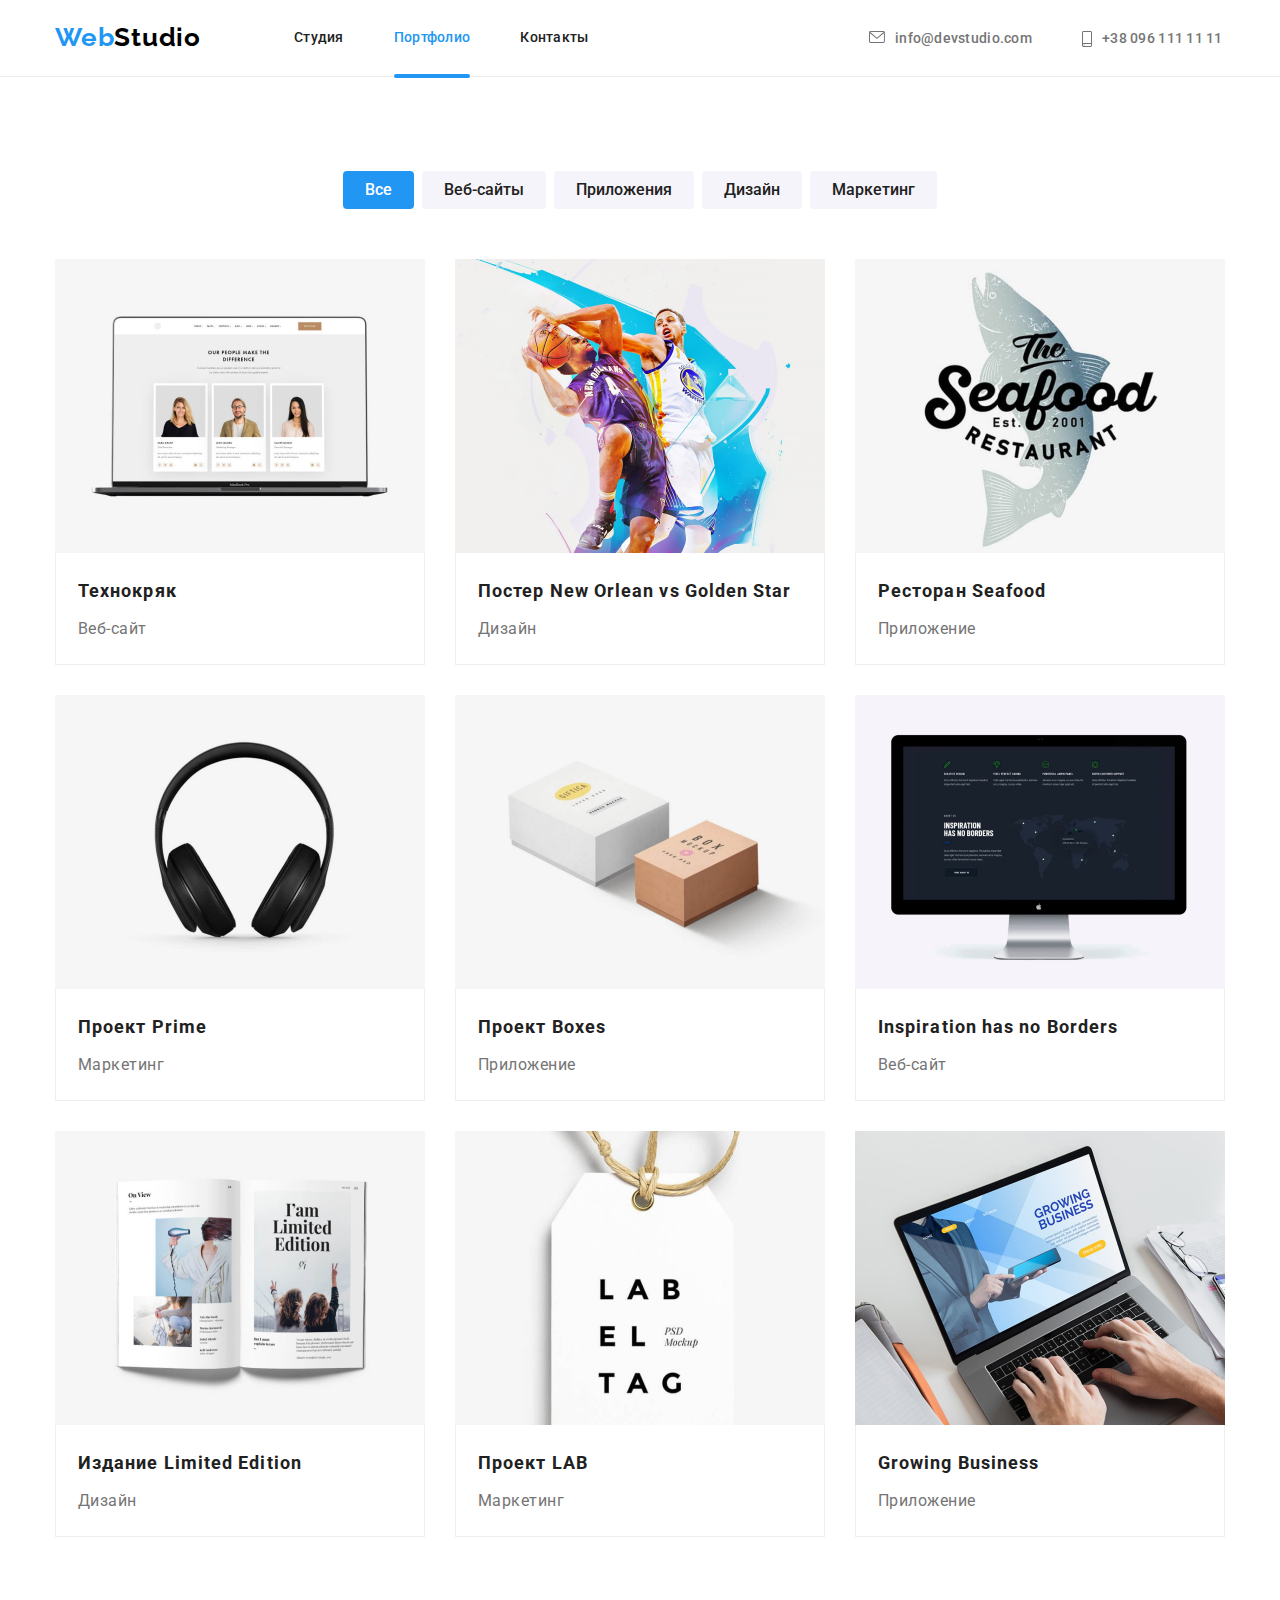
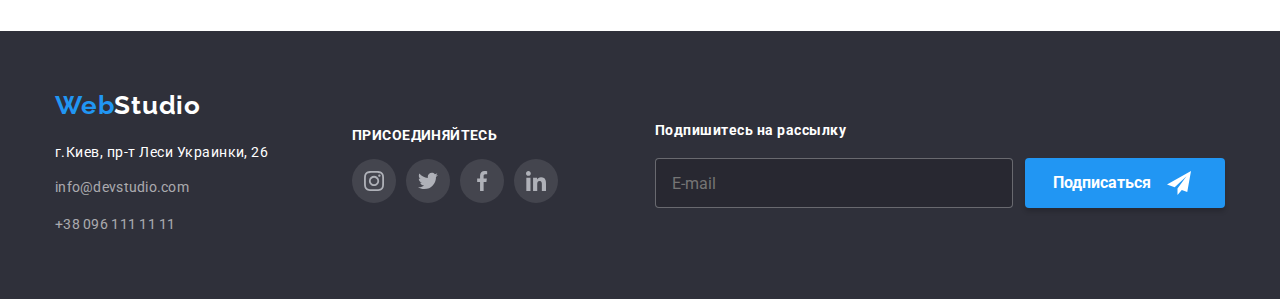
==== commit 81b5703b: "111" ====
--- a/portfolio.html
+++ b/portfolio.html
@@ -14,6 +14,7 @@
 				href="https://fonts.googleapis.com/css2?family=Raleway:wght@700&family=Roboto:wght@400;500;700;900&display=swap"
 				rel="stylesheet">
 		<link rel="stylesheet" href="./css/styles.css" />
+		<link rel="stylesheet" href="./scss/main.css">
 </head>
 
 <body>
--- a/css/styles.css
+++ b/css/styles.css
@@ -97,7 +97,7 @@
 	margin-block-start: 0;
 	margin-block-end: 0;
 
-	margin-left: 93px;
+	
 }
 
 .site-nav .item:not(:last-child),
@@ -123,6 +123,8 @@
 	line-height: 1, 19;
 	letter-spacing: 0.03em;
 	color: #000000;
+
+	margin-right: 93px;
 }
 
 
@@ -244,6 +246,7 @@
 	background-color: var(--accent-color);
 	color: #F5F4FA;
 
+	font-weight: 700;
 	display: block;
 	min-width: 200px;
 	height: 50px;
@@ -254,9 +257,10 @@
 }
 
 .button-hero:hover,
-.button-hero:focus {
+.button-hero:focus,
+.btn-footer-form:hover,
+.btn-footer-form,:focus{
 	background-color: #188CE8;
-
 }
 
 /* backdropp modal window */
@@ -317,11 +321,6 @@
 	fill: var(--accent-color);
 }
 
-.modal-form {}
-
-.label-form {}
-
-.label-name {}
 
 
 .label-phone {
@@ -384,10 +383,9 @@
 
 }
 .input-form-area:focus , 
-.comment-form-area:focus{
+.comment-form-area:focus,
+.input-footer-form:focus{
 outline: 1px solid transparent ;
-
-
 border-color: var(--accent-color) ;
 }
 .input-form-area:focus +.icon-input-area{
@@ -400,9 +398,12 @@
 	transform: translateY(-55%);
 	transition: fill 250ms cubic-bezier(0.4, 0, 0.2, 1);
 
-	
-}
-
+}
+
+.button-form{
+
+margin-top: 30px; 
+}
 
 .form-text-style {
 	font-weight: 400;
@@ -414,12 +415,17 @@
 
 	color: #757575;
 }
+.form-link-text-style{
+	text-decoration-line: underline;
+	color: var(--accent-color);
+}
+
 
 .contact-form-checkbox-desc {
 	font-size: 14px;
 	display: flex;
 	align-items: center;
-	margin-bottom: 40px;
+	margin-top: 20px;
 
 	font-size: 14px;
 line-height: 1.71;
@@ -903,14 +909,16 @@
 	display: flex;
 	flex-wrap: wrap;
 	align-items: center;
+	justify-content: center;
 }
 
 .footer-adress {
 	width: 220px;
+	margin-right: 77px;
 }
 
 .footer-media {
-	margin-left: 77px;
+	
 }
 
 .footer-media>h2 {
@@ -933,12 +941,14 @@
 
 
 .box-footer-form {
-	margin-left: 93px;
+	display: block;
+	margin-left: auto;
+	
 }
 
 .footer-form {
 	display: flex;
-
+flex-wrap: wrap;
 }
 
 .btn-footer-form {
@@ -965,6 +975,7 @@
 
 .input-footer-form {
 	width: 358px;
+	
 	height: 50px;
 	background-color: rgba(0, 0, 0, 0.15);
 	border: 1px solid rgba(255, 255, 255, 0.3);
